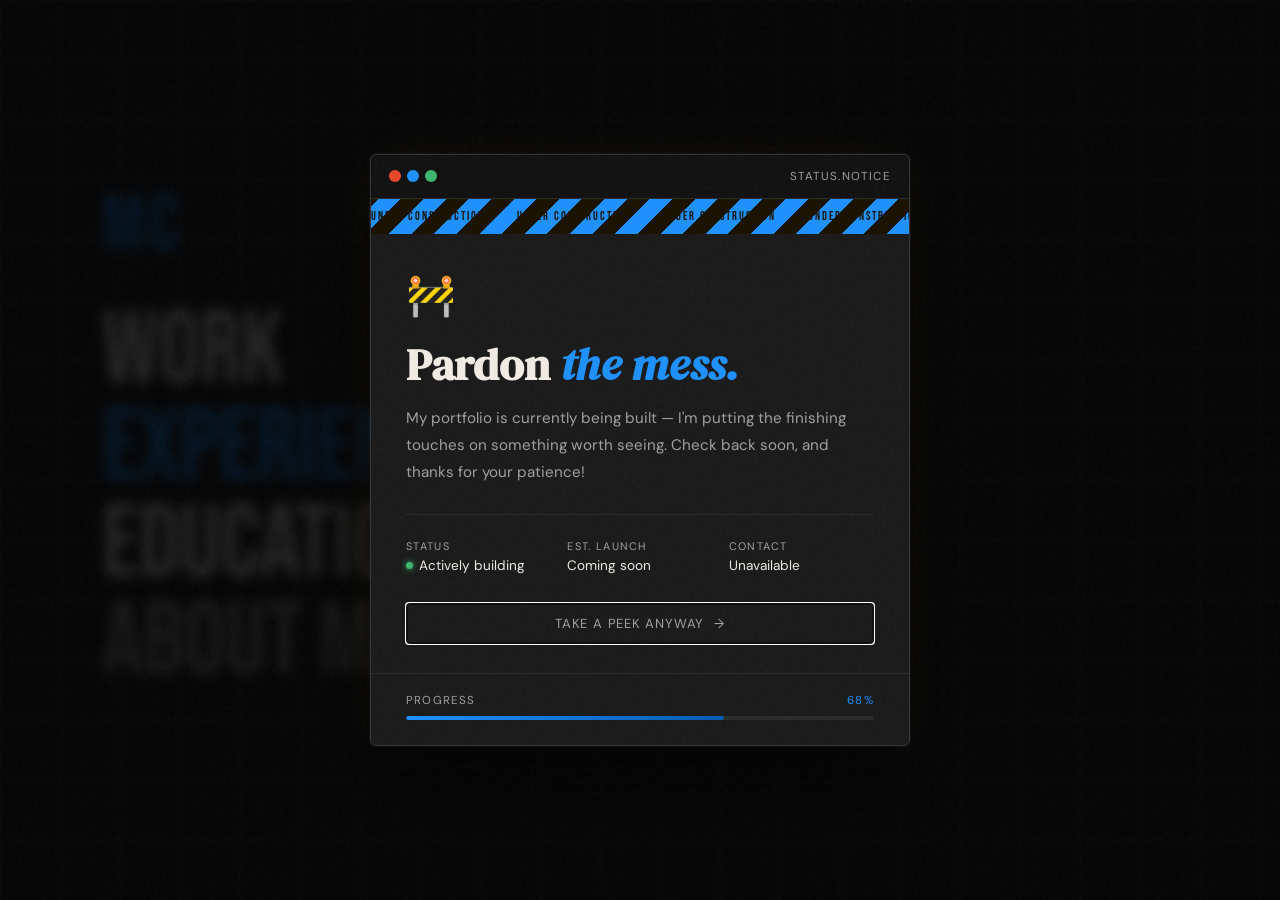
==== index.html @ 9b36dfa5 "Update index.html incorrect date for us army job" ====
<!DOCTYPE html>
<html lang="en">
<head>
    <!-- ↓ REMOVE THIS LINE WHEN SITE IS READY ↓ -->
<script>
   if (!sessionStorage.getItem('dismissed_construction')) {
    window.location.replace('under-construction.html');
} 
</script> 
  <!-- ↑ REMOVE THIS LINE WHEN SITE IS READY ↑ -->  
  <meta charset="UTF-8" />
  <meta name="viewport" content="width=device-width, initial-scale=1.0" />
  <title>Mark Chambers</title>
  <link rel="preconnect" href="https://fonts.googleapis.com" />
  <link rel="preconnect" href="https://fonts.gstatic.com" crossorigin />
  <link href="https://fonts.googleapis.com/css2?family=Bebas+Neue&family=DM+Serif+Display:ital@0;1&family=DM+Sans:wght@300;400;500&display=swap" rel="stylesheet" />
  <link rel="stylesheet" href="styles.css" />
</head>
<body>

  <!-- ░░ NOISE OVERLAY ░░ -->
  <div class="noise"></div>

  <!-- ░░ NAVIGATION ░░ -->
  <nav id="navbar">
    <span class="nav-logo">MC</span>
    <ul class="nav-links">
      <li><a href="#about">About</a></li>
      <li><a href="#work">Work</a></li>
      <li><a href="#education">Education</a></li>
      <li><a href="#contact" class="nav-cta">Contact</a></li>
    </ul>
    <button class="hamburger" id="hamburger" aria-label="Toggle menu">
      <span></span><span></span><span></span>
    </button>
  </nav>

  <!-- ░░ HERO ░░ -->
  <header id="hero">
    <div class="hero-label reveal">CURRENTLY EMPLOYED but OPEN TO POSSIBILITIES</div>
    <h1 class="hero-name reveal">
      <span class="line">Mark</span>
      <span class="line italic">A.</span>
      <span class="line">Chambers.</span>
    </h1>
    <div class="hero-meta reveal">
      <p class="hero-role">Sr. Aviation Training Device Specialist</p>
      <p class="hero-location">📍 Ft. Worth, Texas/Japan</p>
    </div>
    <a href="#about" class="scroll-hint reveal" aria-label="Scroll down">
      <span class="scroll-text">Scroll</span>
      <span class="scroll-arrow">↓</span>
    </a>
    <div class="hero-accent-block"></div>
  </header>

  <!-- ░░ ABOUT ░░ -->
  <section id="about">
    <div class="section-tag reveal">01 — About</div>
    <div class="about-grid">
      <div class="about-portrait reveal">
        <div class="portrait-placeholder">
          <span>Your<br/>Photo</span>
        </div>
        <div class="portrait-skills">
          <span class="skill-tag">C++</span>
          <span class="skill-tag">Linux</span>
          <span class="skill-tag"></span>
          <span class="skill-tag">Python</span>
          <span class="skill-tag"></span>
          <span class="skill-tag">SQL</span>
        </div>
      </div>
      <div class="about-text">
        <h2 class="section-heading reveal">Making ideas <em>real.</em></h2>
        <p class="about-body reveal">
          Hi, I'm <strong>Mark Chambers</strong> -currently working in Simulation as a Training Device Specialist. 
        </p>
        <p class="about-body reveal">
          With 10 + years of experience across mulitple platforms, I thrive on solving hard problems and giving the customer a usable product.
        </p>
        <div class="about-stats reveal">
          <div class="stat"><span class="stat-num">10 +</span><span class="stat-label">Years Experience</span></div>
          <div class="stat"><span class="stat-num">15 +</span><span class="stat-label">Platforms</span></div>
          <div class="stat"><span class="stat-num">2</span><span class="stat-label">Differant Industries</span></div>
        </div>
      </div>
    </div>
  </section>

  <!-- ░░ WORK EXPERIENCE ░░ -->
  <section id="work">
    <div class="section-tag reveal">02 — Work</div>
    <h2 class="section-heading reveal">Where I've <em>worked.</em></h2>
    <div class="timeline" id="work-timeline">

      <div class="timeline-item reveal" data-index="0">
        <div class="timeline-dot"></div>
        <div class="timeline-content">
          <div class="timeline-header">
            <div>
              <h3 class="timeline-role">Senior Aviation Training Device Specialist</h3>
              <p class="timeline-company">Bell Helicopters</p>
            </div>
            <span class="timeline-date">June 2025 — Present</span>
            <span class="toggle-icon">▾</span>
          </div>
          <p class="timeline-desc">
            Maintains Aviation Training Devices in Support of the U.S. Government &amp; JGSDF(Japanese Ground Self Defense Force).
          <div class="timeline-tags">
            <span>Linux</span><span>Flight Simulation</span><span>Customer Service</span>
          </div>
        </div>
      </div>

      <div class="timeline-item reveal" data-index="1">
        <div class="timeline-dot"></div>
        <div class="timeline-content">
          <div class="timeline-header">
            <div>
              <h3 class="timeline-role">Electronics Tech II</h3>
              <p class="timeline-company">Valiant Integrated Services</p>
            </div>
            <span class="timeline-date">January 2019 — June 2025</span>
            <span class="toggle-icon">▾</span>
          </div>
          <p class="timeline-desc">
            Maintained various training simulators including M1Abrams, M3 Bradley, Humvee, EST, and Gunnery Trainers for the U.S. Army at Ft. Stewart, GA. 
          </p>
          <div class="timeline-tags">
            <span>Linux</span><span>Software</span><span>Electronics</span>
          </div>
        </div>
      </div>

      <div class="timeline-item reveal" data-index="2">
        <div class="timeline-dot"></div>
        <div class="timeline-content">
          <div class="timeline-header">
            <div>
              <h3 class="timeline-role">Telecommunications Mechanic II</h3>
              <p class="timeline-company">CSRA</p>
            </div>
            <span class="timeline-date">September 2016 — January 2017</span>
            <span class="toggle-icon">▾</span>
          </div>
          <p class="timeline-desc">
            Managed network and telecommunications infrastructure for the U.S. Army at Ft. Stewart, GA. Monitored mesh networks, fiber opitics, Day/Night cameras, and other various range equipment including targetry and minor robotics. 
          </p>
          <div class="timeline-tags">
            <span>Linux</span><span>Software</span><span>Electronics</span><span>Networking</span><span>Live Fire Exercises</span>
          </div>
        </div>
      </div>

      <div class="timeline-item reveal" data-index="3">
        <div class="timeline-dot"></div>
        <div class="timeline-content">
          <div class="timeline-header">
            <div>
              <h3 class="timeline-role">Armorer/Builder</h3>
              <p class="timeline-company">Daniel Defense</p>
            </div>
            <span class="timeline-date">April 2016 — September 2016</span>
            <span class="toggle-icon">▾</span>
          </div>
          <p class="timeline-desc">
            As an Armorer/Builder at Daniel Defense, responsible for assembling and maintaining 
            firearms, ensuring quality control, and supporting manufacturing processes.
          </p>
          <div class="timeline-tags">
            <span>Gunsmithing</span><span>Quality Control</span><span>Manufacturing</span>
          </div>
        </div>
      </div>
      
      <div class="timeline-item reveal" data-index="4">
        <div class="timeline-dot"></div>
        <div class="timeline-content">
          <div class="timeline-header">
            <div>
              <h3 class="timeline-role">U81 Simulator Technician</h3>
              <p class="timeline-company">CSRA</p>
            </div>
            <span class="timeline-date">June 2015 — April 2016</span>
            <span class="toggle-icon">▾</span>
          </div>
          <p class="timeline-desc">
            Maintained LCT (Longbow Crew Trainer) Apache Flight Simulator at Hunter Army Airfield, GA.
          </p>
          <div class="timeline-tags">
            <span>Linux</span><span>Software</span><span>Electronics</span>
          </div>
        </div>
      </div>

      <div class="timeline-item reveal" data-index="5">
        <div class="timeline-dot"></div>
        <div class="timeline-content">
          <div class="timeline-header">
            <div>
              <h3 class="timeline-role">OH-58D(R) Armament/Electrical Systems Supervisor</h3>
              <p class="timeline-company">United States Army</p>
            </div>
            <span class="timeline-date">June 2004 — June 2015</span>
            <span class="toggle-icon">▾</span>
          </div>
          <p class="timeline-desc">
            Supervised the maintenance and operation of OH-58D(R) armament and electrical systems, ensuring mission readiness and safety.
          </p>
          <div class="timeline-tags">
            <span>Leadership</span><span>Maintenance</span><span>Electrical Systems</span>
          </div>
        </div>
      </div>

    </div>
  </section>

  <!-- ░░ EDUCATION ░░ -->
  <section id="education">
    <div class="section-tag reveal">03 — Education</div>
    <h2 class="section-heading reveal">Where I <em>learned.</em></h2>
    <div class="edu-grid">

      <div class="edu-card reveal">
        <div class="edu-icon">🎓</div>
        <div class="edu-body">
          <h3 class="edu-degree">B.S. Managment of Information Systems</h3>
          <p class="edu-school">Columbia College of Missouri</p>
          <p class="edu-date">Graduated 2020</p>
          <p class="edu-detail">Relevant coursework: Web Development, Agile Software Development with C#, JAVA</p>
        </div>
      </div>

      <div class="edu-card reveal">
        <div class="edu-icon">🎓</div>
        <div class="edu-body">
          <h3 class="edu-degree">A.S. CyberSecurity-In Progress</h3>
          <p class="edu-school">Columbia College of Missouri</p>
          <p class="edu-date">estimated Completion 2026</p>
          <p class="edu-detail">Revelant coursework: C++, Network Security, CyberSecurity</p>
        </div>
      </div>

      <div class="edu-card reveal">
        <div class="edu-icon"></div>
        <div class="edu-body">
          <h3 class="edu-degree">Certificate in Database &amp; Software Development</h3>
          <p class="edu-school">Columbia College of Missouri</p>
          <p class="edu-date">2026</p>
          <p class="edu-detail">Database &amp; Software Development with C# and Agile Principles.</p>
        </div>
      </div>

    </div>
  </section>

  <!-- ░░ CONTACT ░░ -->
  <section id="contact">
    <div class="section-tag reveal">04 — Contact</div>
    <h2 class="contact-heading reveal">Let's <em>talk.</em></h2>
    <p class="contact-sub reveal">Open to full-time roles, contract work, and interesting conversations.</p>
    <div class="contact-links reveal">
      <!-- <a href="mailto:your@email.com" class="contact-btn primary">✉ Email Me</a> -->
      <a href="https://www.linkedin.com/in/m--chambers/" target="_blank" rel="noopener" class="contact-btn secondary">in LinkedIn</a>
      <a href="https://github.com/HideousCoyote" target="_blank" rel="noopener" class="contact-btn secondary">⌥ GitHub</a>
    </div>
  </section>

  <!-- ░░ FOOTER ░░ -->
  <footer>
    <p>© <span id="year"></span> Mark Chambers</p>
  </footer>

  <script src="script.js"></script>
</body>
</html>
---- styles.css ----
/* ============================================================
   ABOUT ME WEBSITE — styles.css
   Theme: Editorial Bold | Dark base + Vivid amber accent
   ============================================================ */

/* ── RESET & BASE ── */
*, *::before, *::after { box-sizing: border-box; margin: 0; padding: 0; }

:root {
  --bg:          #0d0d0d;
  --bg-2:        #141414;
  --bg-card:     #1a1a1a;
  --accent:      #1e90ff;
  --accent-2:    #005cb3;
  --text:        #f0ece4;
  --text-muted:  #a0a0a0;
  --border:      #2a2a2a;

  --font-display: 'Bebas Neue', sans-serif;
  --font-serif:   'DM Serif Display', serif;
  --font-body:    'DM Sans', sans-serif;

  --max-w: 1100px;
  --section-pad: 120px 5%;
}

html { scroll-behavior: smooth; }

body {
  background: var(--bg);
  color: var(--text);
  font-family: var(--font-body);
  font-size: 16px;
  line-height: 1.7;
  overflow-x: hidden;
}

html.menu-open,
body.menu-open {
  overflow: hidden;
}

/* ── NOISE TEXTURE ── */
.noise {
  pointer-events: none;
  position: fixed;
  inset: 0;
  z-index: 9999;
  background-image: url("data:image/svg+xml,%3Csvg viewBox='0 0 256 256' xmlns='http://www.w3.org/2000/svg'%3E%3Cfilter id='noise'%3E%3CfeTurbulence type='fractalNoise' baseFrequency='0.9' numOctaves='4' stitchTiles='stitch'/%3E%3C/filter%3E%3Crect width='100%25' height='100%25' filter='url(%23noise)'/%3E%3C/svg%3E");
  opacity: 0.03;
}

/* ── SCROLL REVEAL ── */
.reveal {
  opacity: 0;
  transform: translateY(30px);
  transition: opacity 0.7s ease, transform 0.7s ease;
}
.reveal.visible {
  opacity: 1;
  transform: translateY(0);
}

/* ── NAVIGATION ── */
#navbar {
  position: fixed;
  top: 0; left: 0; right: 0;
  z-index: 1000;
  display: flex;
  align-items: center;
  justify-content: space-between;
  padding: 20px 5%;
  transition: background 0.3s, padding 0.3s;
}

#navbar.scrolled {
  background: rgba(13, 13, 13, 0.92);
  backdrop-filter: blur(12px);
  padding: 14px 5%;
  border-bottom: 1px solid var(--border);
}

.nav-logo {
  font-family: var(--font-display);
  font-size: 1.8rem;
  color: var(--accent);
  letter-spacing: 2px;
}

.nav-links {
  list-style: none;
  display: flex;
  gap: 2.5rem;
  align-items: center;
}

.nav-links a {
  color: var(--text-muted);
  text-decoration: none;
  font-size: 0.85rem;
  font-weight: 500;
  letter-spacing: 0.08em;
  text-transform: uppercase;
  transition: color 0.2s;
}

.nav-links a:hover { color: var(--text); }

.nav-links a.nav-cta {
  background: var(--accent);
  color: #0d0d0d;
  padding: 8px 20px;
  border-radius: 2px;
  font-weight: 700;
  transition: background 0.2s, transform 0.2s;
}
.nav-links a.nav-cta:hover {
  background: #1874CD;
  transform: translateY(-1px);
}

.hamburger {
  display: none;
  flex-direction: column;
  gap: 5px;
  background: none;
  border: none;
  cursor: pointer;
  padding: 4px;
}
.hamburger span {
  display: block;
  width: 24px; height: 2px;
  background: var(--text);
  transition: transform 0.3s, opacity 0.3s;
}
.hamburger.open span:nth-child(1) { transform: translateY(7px) rotate(45deg); }
.hamburger.open span:nth-child(2) { opacity: 0; }
.hamburger.open span:nth-child(3) { transform: translateY(-7px) rotate(-45deg); }

/* ── HERO ── */
#hero {
  min-height: 100vh;
  display: flex;
  flex-direction: column;
  justify-content: center;
  padding: 120px 5% 80px;
  position: relative;
  overflow: hidden;
}

.hero-label {
  font-size: 0.75rem;
  letter-spacing: 0.18em;
  text-transform: uppercase;
  color: var(--accent);
  margin-bottom: 1.5rem;
  display: flex;
  align-items: center;
  gap: 10px;
}
.hero-label::before {
  content: '';
  display: inline-block;
  width: 36px; height: 2px;
  background: var(--accent);
}

.hero-name {
  font-family: var(--font-display);
  font-size: clamp(6rem, 14vw, 14rem);
  line-height: 0.88;
  letter-spacing: -0.01em;
  color: var(--text);
  margin-bottom: 2.5rem;
}
.hero-name .line { display: block; }
.hero-name .italic {
  font-family: var(--font-serif);
  font-style: italic;
  color: var(--accent);
}

.hero-meta {
  display: flex;
  gap: 2.5rem;
  flex-wrap: wrap;
  margin-bottom: 4rem;
}
.hero-role {
  font-size: 1.05rem;
  font-weight: 500;
  color: var(--text);
}
.hero-location {
  font-size: 1.05rem;
  color: var(--text-muted);
}

.scroll-hint {
  display: inline-flex;
  align-items: center;
  gap: 10px;
  color: var(--text-muted);
  text-decoration: none;
  font-size: 0.8rem;
  letter-spacing: 0.1em;
  text-transform: uppercase;
  transition: color 0.2s;
  animation: bounce 2.5s infinite;
}
.scroll-hint:hover { color: var(--accent); }
.scroll-arrow { font-size: 1.2rem; }

@keyframes bounce {
  0%, 100% { transform: translateY(0); }
  50% { transform: translateY(6px); }
}

.hero-accent-block {
  position: absolute;
  top: -80px; right: -80px;
  width: 500px; height: 500px;
  background: radial-gradient(circle, rgba(30,144,255,0.12) 0%, transparent 70%);
  pointer-events: none;
  border-radius: 50%;
}

/* ── SECTION SHARED ── */
section {
  padding: var(--section-pad);
  max-width: var(--max-w);
  margin: 0 auto;
}

.section-tag {
  font-size: 0.72rem;
  letter-spacing: 0.2em;
  text-transform: uppercase;
  color: var(--accent);
  margin-bottom: 1.2rem;
  font-weight: 500;
}

.section-heading {
  font-family: var(--font-serif);
  font-size: clamp(2.5rem, 5vw, 4.5rem);
  line-height: 1.1;
  color: var(--text);
  margin-bottom: 3rem;
}
.section-heading em {
  font-style: italic;
  color: var(--accent);
}

/* ── ABOUT ── */
#about { padding-top: 140px; }

.about-grid {
  display: grid;
  grid-template-columns: 300px 1fr;
  gap: 5rem;
  align-items: start;
}

.portrait-placeholder {
  width: 100%;
  aspect-ratio: 3/4;
  background: var(--bg-card);
  border: 1px dashed var(--border);
  display: flex;
  align-items: center;
  justify-content: center;
  color: var(--text-muted);
  font-size: 0.85rem;
  text-align: center;
  margin-bottom: 1.2rem;
  position: relative;
  overflow: hidden;
}
.portrait-placeholder::after {
  content: '';
  position: absolute;
  bottom: 0; left: 0; right: 0;
  height: 4px;
  background: linear-gradient(90deg, var(--accent), var(--accent-2));
}

.portrait-skills {
  display: flex;
  flex-wrap: wrap;
  gap: 8px;
}
.skill-tag {
  background: var(--bg-card);
  border: 1px solid var(--border);
  color: var(--text-muted);
  font-size: 0.75rem;
  padding: 4px 12px;
  border-radius: 2px;
  letter-spacing: 0.05em;
  transition: border-color 0.2s, color 0.2s;
}
.skill-tag:hover {
  border-color: var(--accent);
  color: var(--accent);
}

.about-body {
  color: var(--text-muted);
  font-size: 1.05rem;
  margin-bottom: 1.5rem;
  line-height: 1.8;
}
.about-body strong { color: var(--text); }

.about-stats {
  display: flex;
  gap: 3rem;
  margin-top: 2.5rem;
  padding-top: 2.5rem;
  border-top: 1px solid var(--border);
}
.stat { display: flex; flex-direction: column; }
.stat-num {
  font-family: var(--font-display);
  font-size: 2.8rem;
  color: var(--accent);
  line-height: 1;
}
.stat-label {
  font-size: 0.75rem;
  color: var(--text-muted);
  letter-spacing: 0.08em;
  text-transform: uppercase;
  margin-top: 4px;
}

/* ── WORK ── */
#work { background: var(--bg-2); max-width: 100%; padding: var(--section-pad); }
#work > * { max-width: var(--max-w); margin-left: auto; margin-right: auto; }

.timeline {
  position: relative;
  padding-left: 2rem;
}
.timeline::before {
  content: '';
  position: absolute;
  left: 0; top: 8px; bottom: 8px;
  width: 2px;
  background: linear-gradient(to bottom, var(--accent), transparent);
}

.timeline-item {
  position: relative;
  margin-bottom: 3.5rem;
}
.timeline-item:last-child { margin-bottom: 0; }

.timeline-dot {
  position: absolute;
  left: -2.45rem; top: 8px;
  width: 12px; height: 12px;
  background: var(--accent);
  border-radius: 50%;
  border: 2px solid var(--bg-2);
  box-shadow: 0 0 0 4px rgba(245,166,35,0.15);
}

.timeline-content {
  background: var(--bg-card);
  border: 1px solid var(--border);
  border-radius: 4px;
  padding: 1.8rem 2rem;
  transition: border-color 0.3s, transform 0.3s;
}
.timeline-content:hover {
  border-color: var(--accent);
  transform: translateX(4px);
}

.timeline-header {
  display: grid;
  grid-template-columns: minmax(0, 1fr) 15rem auto;
  align-items: start;
  gap: 1rem;
  margin-bottom: 1rem;
}

.timeline-role {
  font-family: var(--font-serif);
  font-size: 1.35rem;
  color: var(--text);
  line-height: 1.2;
}
.timeline-company {
  color: var(--accent);
  font-size: 0.85rem;
  font-weight: 500;
  letter-spacing: 0.04em;
  margin-top: 3px;
}
.timeline-date {
  font-size: 0.78rem;
  color: var(--text-muted);
  letter-spacing: 0.05em;
  white-space: nowrap;
  padding-top: 4px;
  text-align: right;
}
.timeline-desc {
  color: var(--text-muted);
  font-size: 0.95rem;
  line-height: 1.75;
  margin-bottom: 1.2rem;
}
.timeline-tags {
  display: flex;
  gap: 8px;
  flex-wrap: wrap;
}
.timeline-tags span {
  font-size: 0.72rem;
  letter-spacing: 0.06em;
  text-transform: uppercase;
  color: var(--text-muted);
  background: rgba(30,144,255,0.08);
  border: 1px solid rgba(30,144,255,0.2);
  padding: 3px 10px;
  border-radius: 2px;
}
/* Collapse behavior */
.timeline-header {
  cursor: pointer;
  margin-bottom: 0; /* remove gap when collapsed */
}

.timeline-desc,
.timeline-tags {
  max-height: 0;
  overflow: hidden;
  opacity: 0;
  margin: 0;
  transition: max-height 0.35s ease, opacity 0.3s ease, margin 0.3s ease;
}

.timeline-content.expanded .timeline-desc {
  max-height: 200px;
  opacity: 1;
  margin-bottom: 1.2rem;
  margin-top: 1rem;
}

.timeline-content.expanded .timeline-tags {
  max-height: 100px;
  opacity: 1;
}

/* Optional: rotate a toggle icon */
.toggle-icon {
  font-size: 0.8rem;
  color: var(--text-muted);
  transition: transform 0.3s ease;
  padding-top: 6px;
  flex-shrink: 0;
  justify-self: end;
}
.timeline-content.expanded .toggle-icon {
  transform: rotate(180deg);
}

/* ── EDUCATION ── */
#education { padding-top: 120px; }

.edu-grid {
  display: grid;
  grid-template-columns: repeat(auto-fill, minmax(280px, 1fr));
  gap: 1.5rem;
}

.edu-card {
  background: var(--bg-card);
  border: 1px solid var(--border);
  border-radius: 4px;
  padding: 2rem;
  display: flex;
  gap: 1.2rem;
  align-items: flex-start;
  transition: border-color 0.3s, transform 0.3s;
}
.edu-card:hover {
  border-color: var(--accent);
  transform: translateY(-4px);
}

.edu-icon {
  font-size: 1.8rem;
  line-height: 1;
  flex-shrink: 0;
}
.edu-degree {
  font-family: var(--font-serif);
  font-size: 1.1rem;
  color: var(--text);
  margin-bottom: 4px;
}
.edu-school {
  font-size: 0.85rem;
  color: var(--accent);
  font-weight: 500;
  margin-bottom: 2px;
}
.edu-date {
  font-size: 0.78rem;
  color: var(--text-muted);
  margin-bottom: 10px;
}
.edu-detail {
  font-size: 0.88rem;
  color: var(--text-muted);
  line-height: 1.6;
}

/* ── CONTACT ── */
#contact {
  text-align: center;
  background: var(--bg-2);
  max-width: 100%;
  padding: 140px 5%;
}
#contact > * {
  max-width: 700px;
  margin-left: auto;
  margin-right: auto;
}

.contact-heading {
  font-family: var(--font-display);
  font-size: clamp(4rem, 10vw, 9rem);
  line-height: 0.9;
  color: var(--text);
  margin-bottom: 1.5rem;
}
.contact-heading em {
  font-family: var(--font-serif);
  font-style: italic;
  color: var(--accent);
}
.contact-sub {
  font-size: 1.05rem;
  color: var(--text-muted);
  margin-bottom: 3rem;
}
.contact-links {
  display: flex;
  justify-content: center;
  gap: 1rem;
  flex-wrap: wrap;
}

.contact-btn {
  text-decoration: none;
  padding: 14px 28px;
  font-size: 0.88rem;
  font-weight: 600;
  letter-spacing: 0.06em;
  text-transform: uppercase;
  border-radius: 2px;
  transition: transform 0.2s, background 0.2s, color 0.2s;
  display: inline-flex;
  align-items: center;
  gap: 8px;
}
.contact-btn.primary {
  background: var(--accent);
  color: #0d0d0d;
}
.contact-btn.primary:hover {
  background: #007df6;
  transform: translateY(-2px);
}
.contact-btn.secondary {
  background: transparent;
  color: var(--text);
  border: 1px solid var(--border);
}
.contact-btn.secondary:hover {
  border-color: var(--accent);
  color: var(--accent);
  transform: translateY(-2px);
}

/* ── FOOTER ── */
footer {
  text-align: center;
  padding: 2.5rem 5%;
  color: var(--text-muted);
  font-size: 0.8rem;
  letter-spacing: 0.05em;
  border-top: 1px solid var(--border);
}

/* ── MOBILE MENU ── */
@media (max-width: 768px) {
  .hamburger { display: flex; }
  .nav-links {
    position: fixed;
    inset: 0;
    height: 100vh;
    height: 100dvh;
    background: rgba(13, 13, 13, 0.97);
    backdrop-filter: blur(6px);
    flex-direction: column;
    justify-content: center;
    align-items: center;
    gap: 1.6rem;
    padding: calc(20px + env(safe-area-inset-top, 0px)) 10% calc(20px + env(safe-area-inset-bottom, 0px));
    text-align: center;
    overflow: hidden;
    font-size: 1.1rem;
    opacity: 0;
    visibility: hidden;
    pointer-events: none;
    transform: translateY(-12px);
    transition: opacity 0.25s ease, transform 0.35s cubic-bezier(.77,0,.18,1), visibility 0s linear 0.35s;
  }
  .nav-links.open {
    opacity: 1;
    visibility: visible;
    pointer-events: auto;
    transform: translateY(0);
    overflow: hidden;
    scrollbar-width: none;
    -ms-overflow-style: none;
    transition-delay: 0s;
  }
  .nav-links.open::-webkit-scrollbar {
    width: 0;
    height: 0;
  }

  .about-grid { grid-template-columns: 1fr; gap: 2.5rem; }
  .portrait-placeholder { aspect-ratio: 4/3; }
  .about-stats { gap: 2rem; }

  .hero-name { font-size: clamp(4.5rem, 18vw, 7rem); }

  .timeline { padding-left: 1.5rem; }
  .timeline-dot { left: -1.95rem; }
  .timeline-header {
    grid-template-columns: 1fr;
    gap: 0.4rem;
  }
  .timeline-date { text-align: left; }
  .toggle-icon {
    justify-self: start;
    padding-top: 0;
  }
}
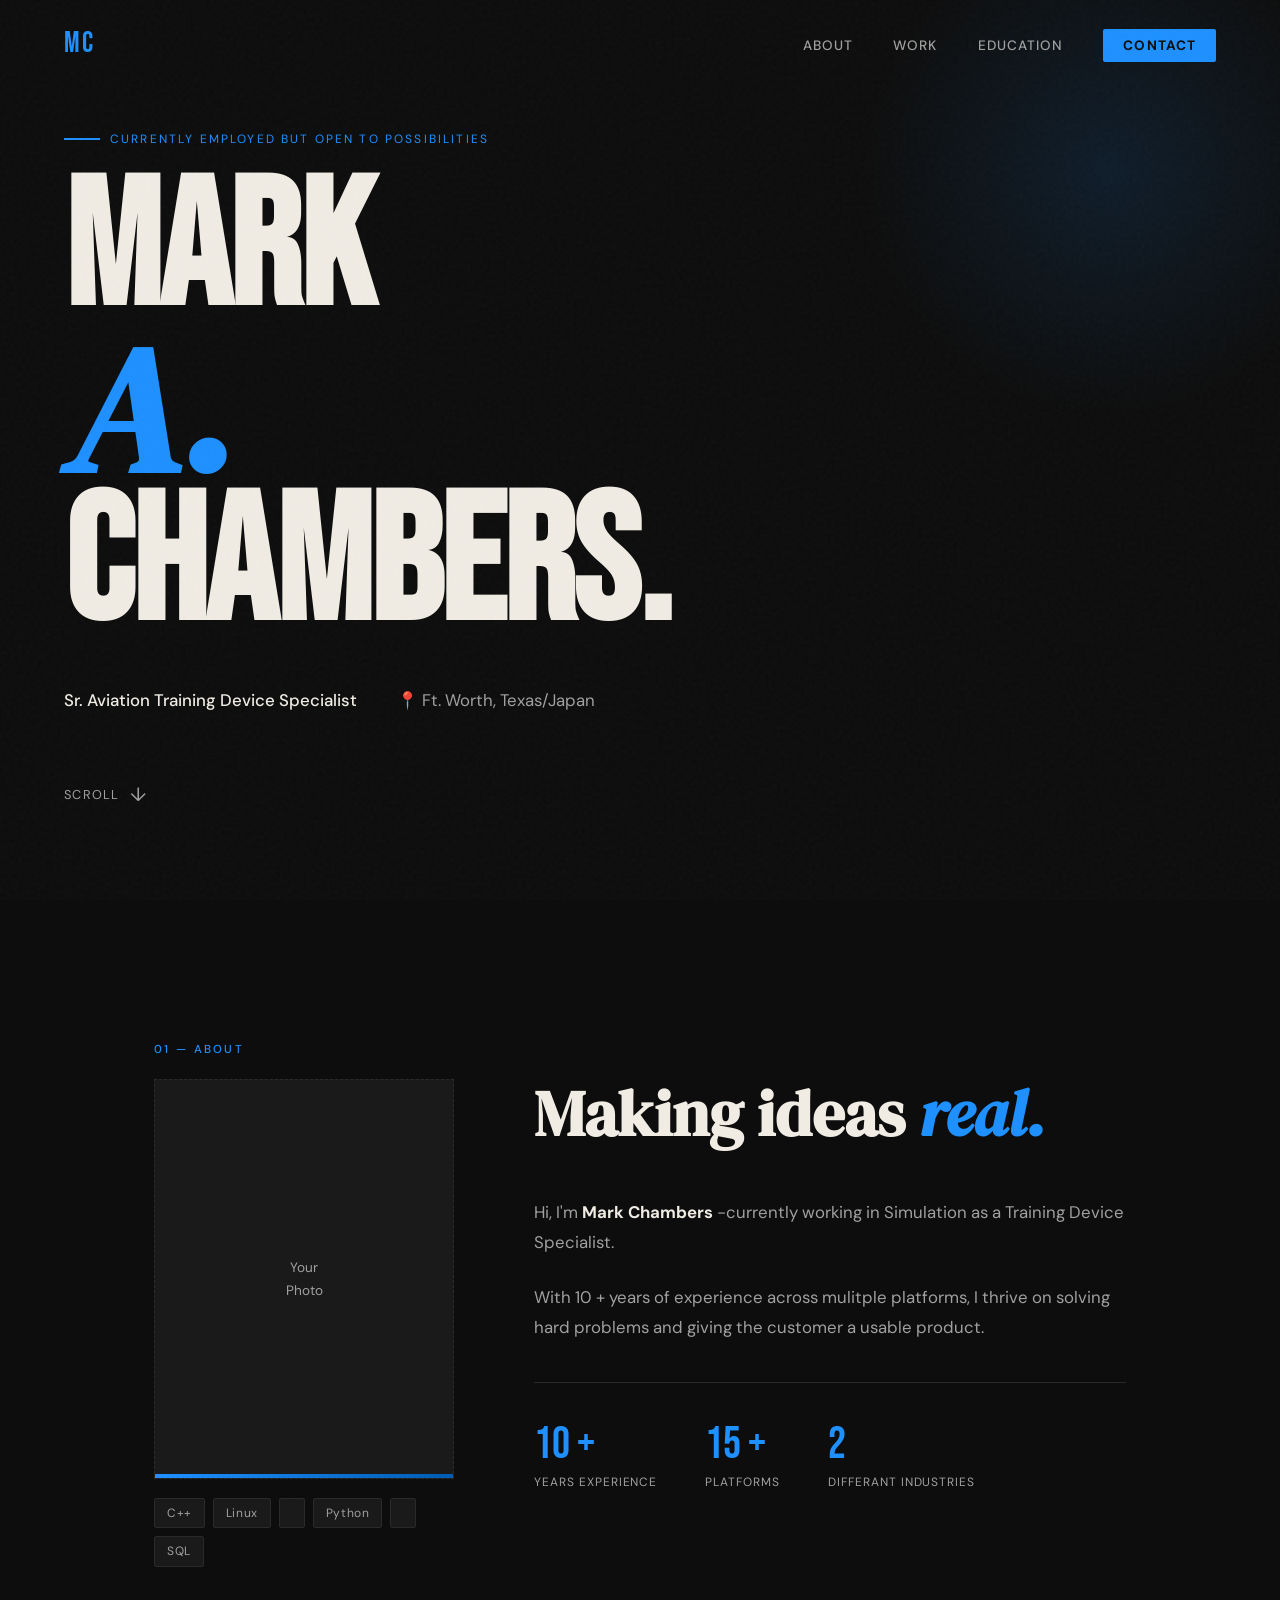
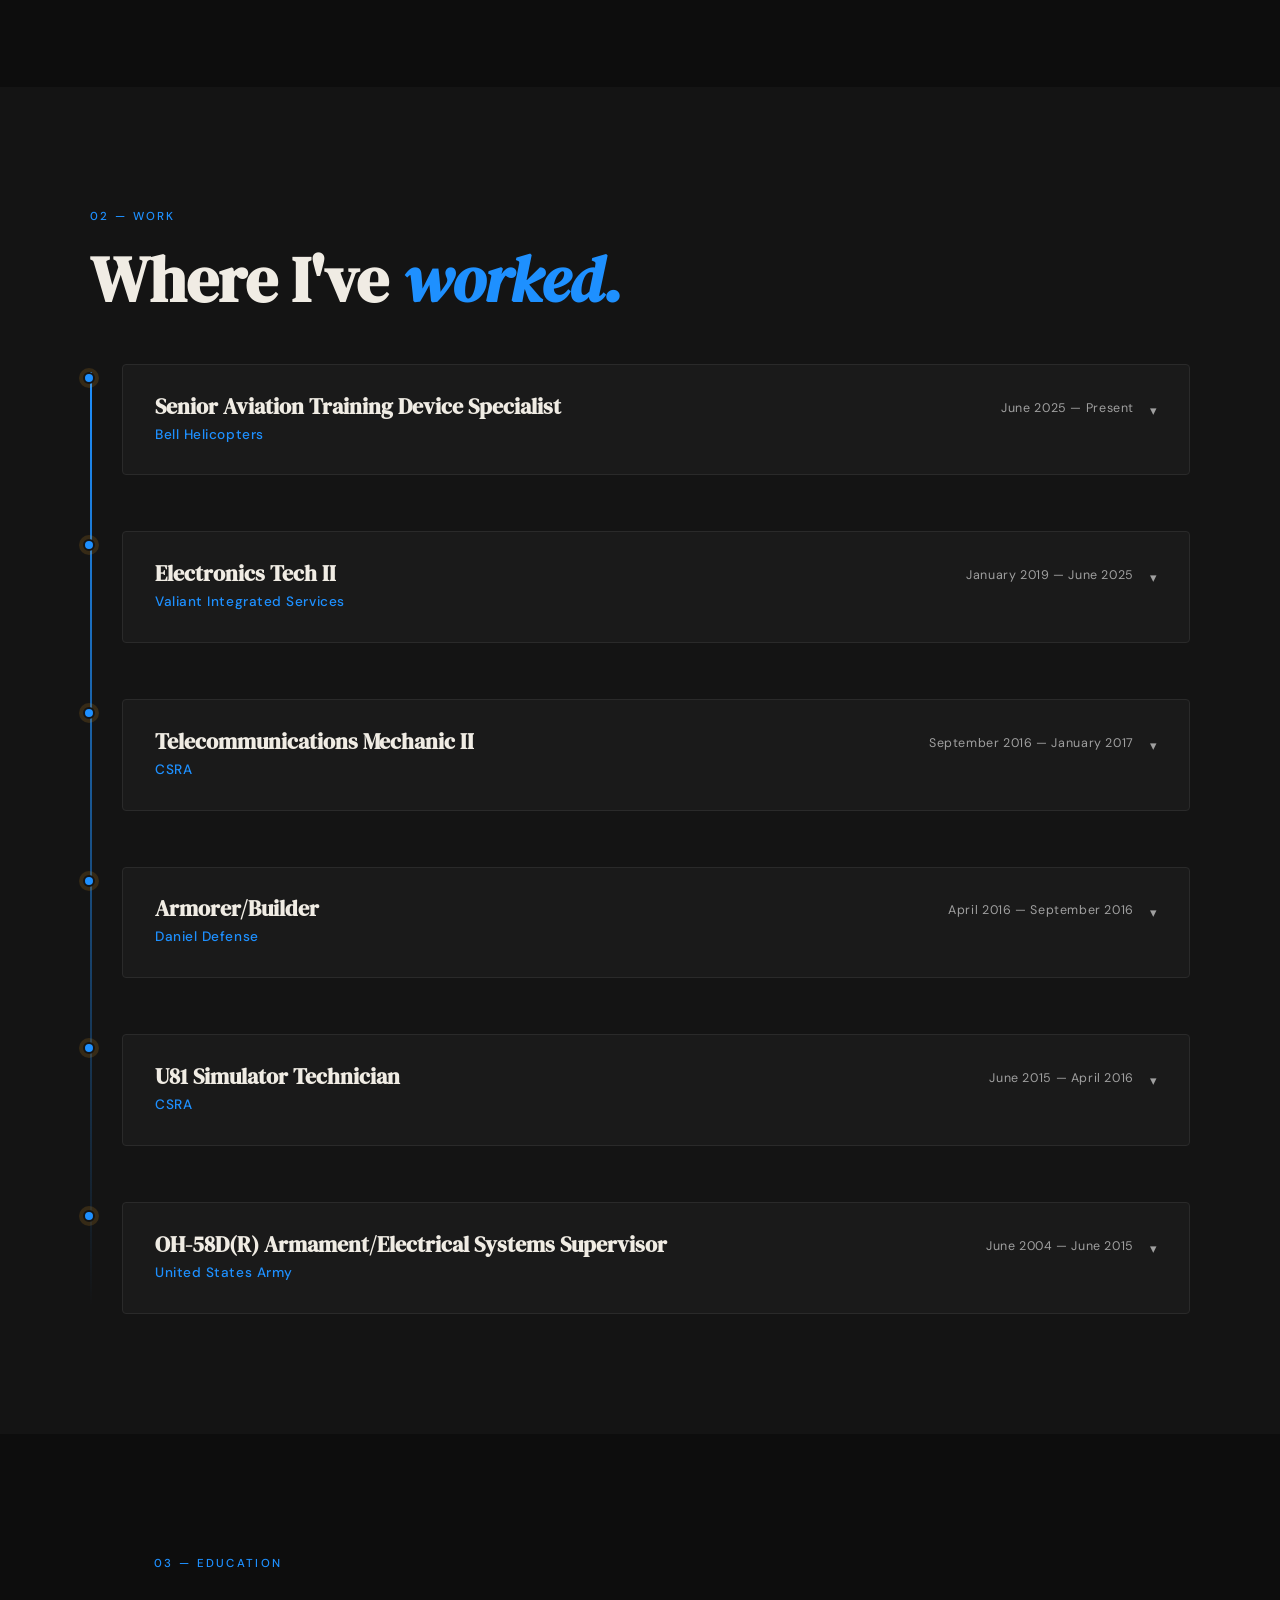
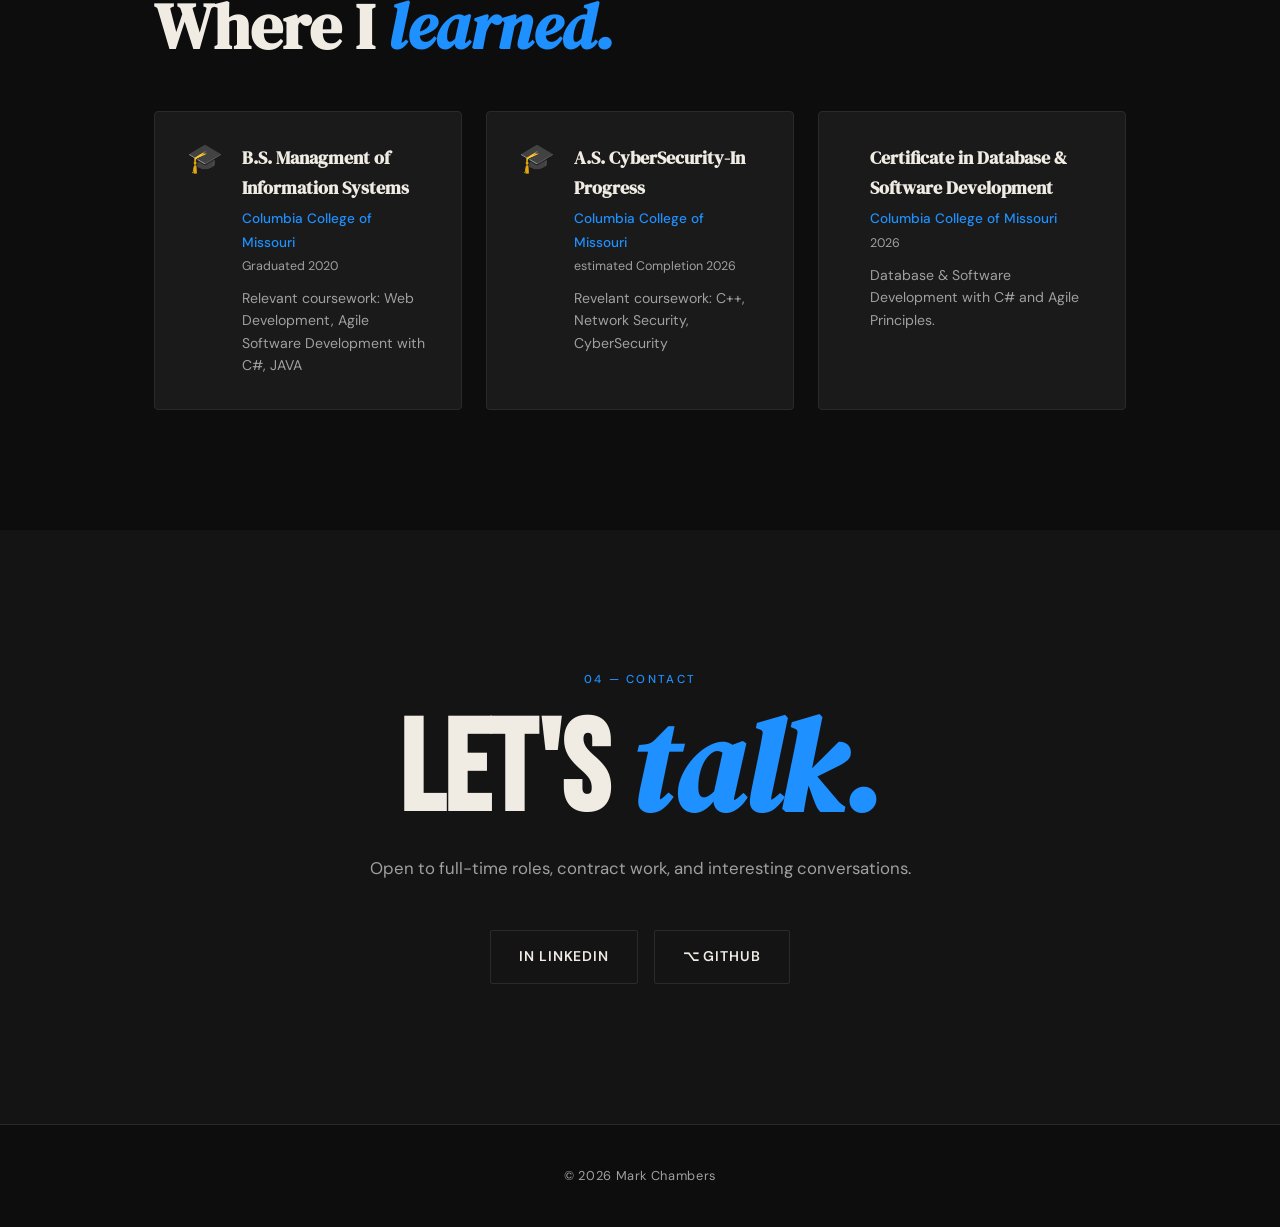
==== commit 0577087d: "Update index.html" ====
--- a/index.html
+++ b/index.html
@@ -2,11 +2,11 @@
 <html lang="en">
 <head>
     <!-- ↓ REMOVE THIS LINE WHEN SITE IS READY ↓ -->
-<script>
+<!--<script>
    if (!sessionStorage.getItem('dismissed_construction')) {
     window.location.replace('under-construction.html');
 } 
-</script> 
+</script> -->
   <!-- ↑ REMOVE THIS LINE WHEN SITE IS READY ↑ -->  
   <meta charset="UTF-8" />
   <meta name="viewport" content="width=device-width, initial-scale=1.0" />
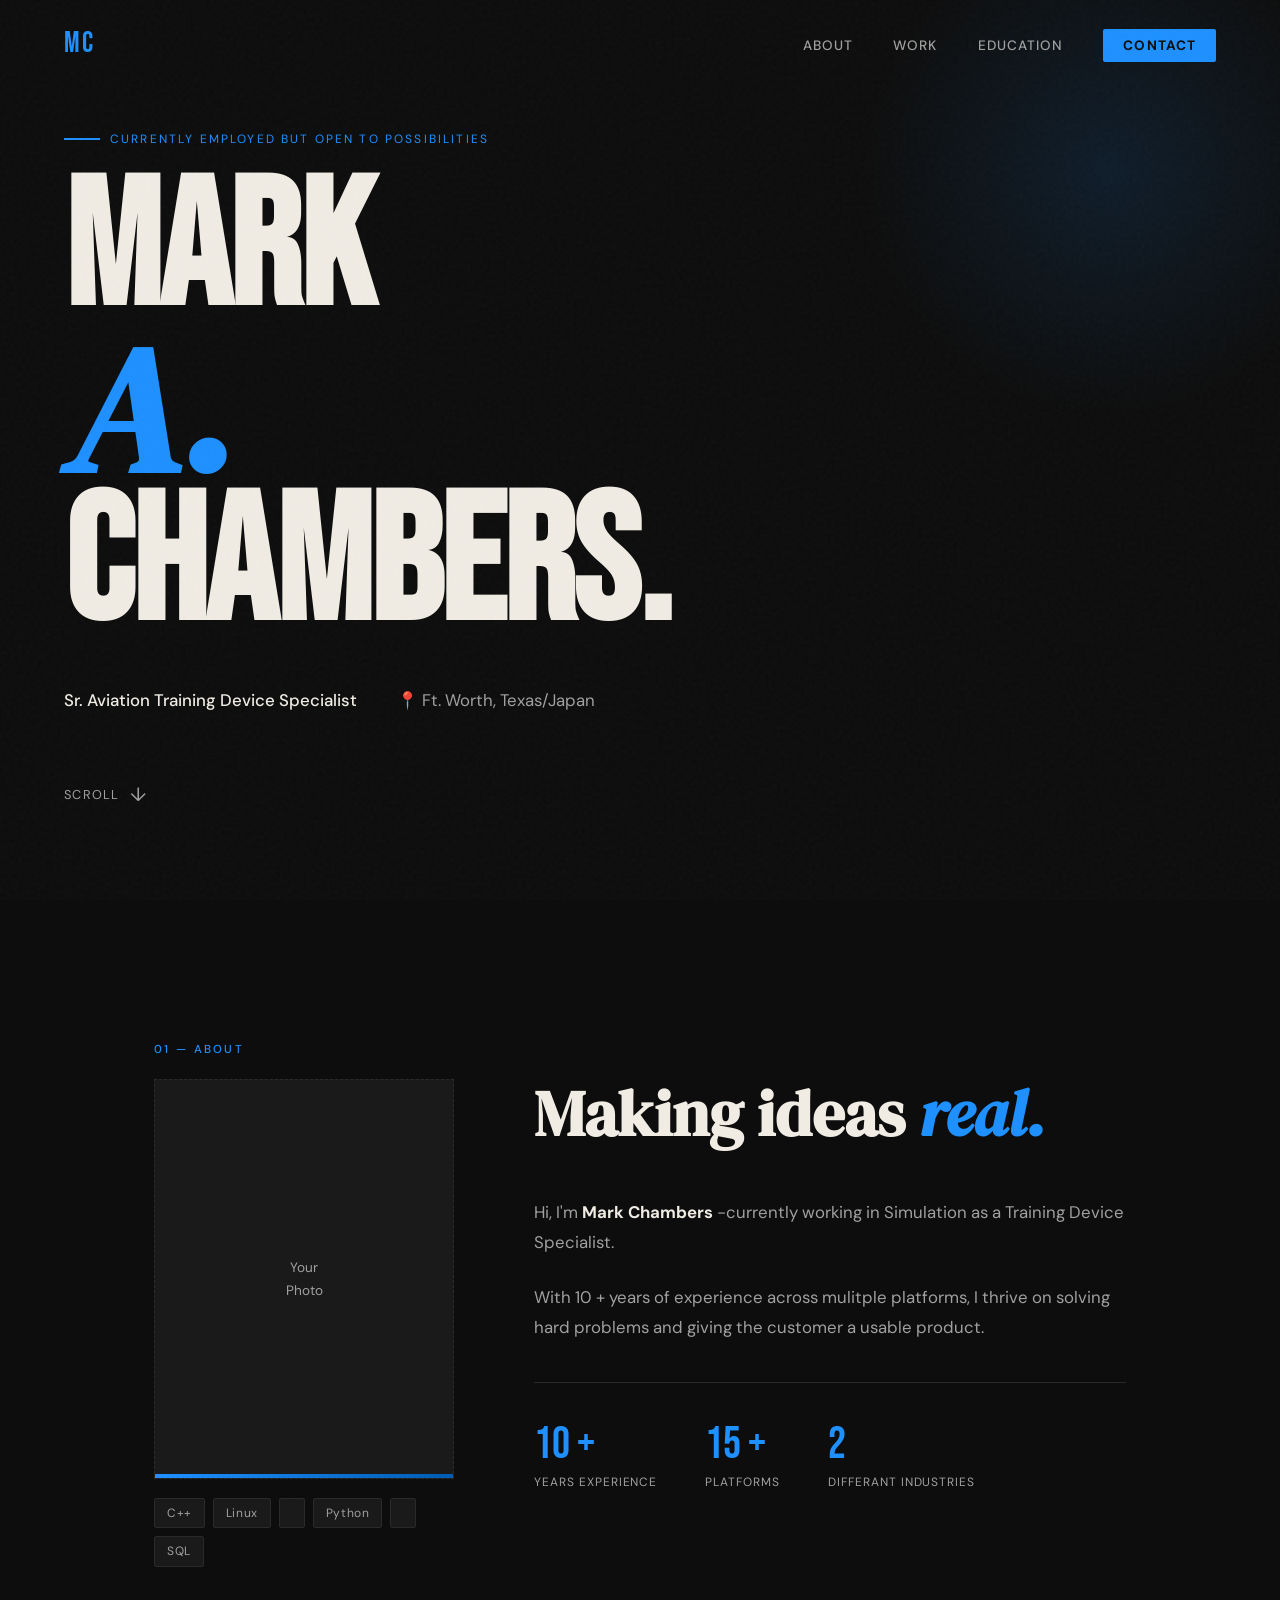
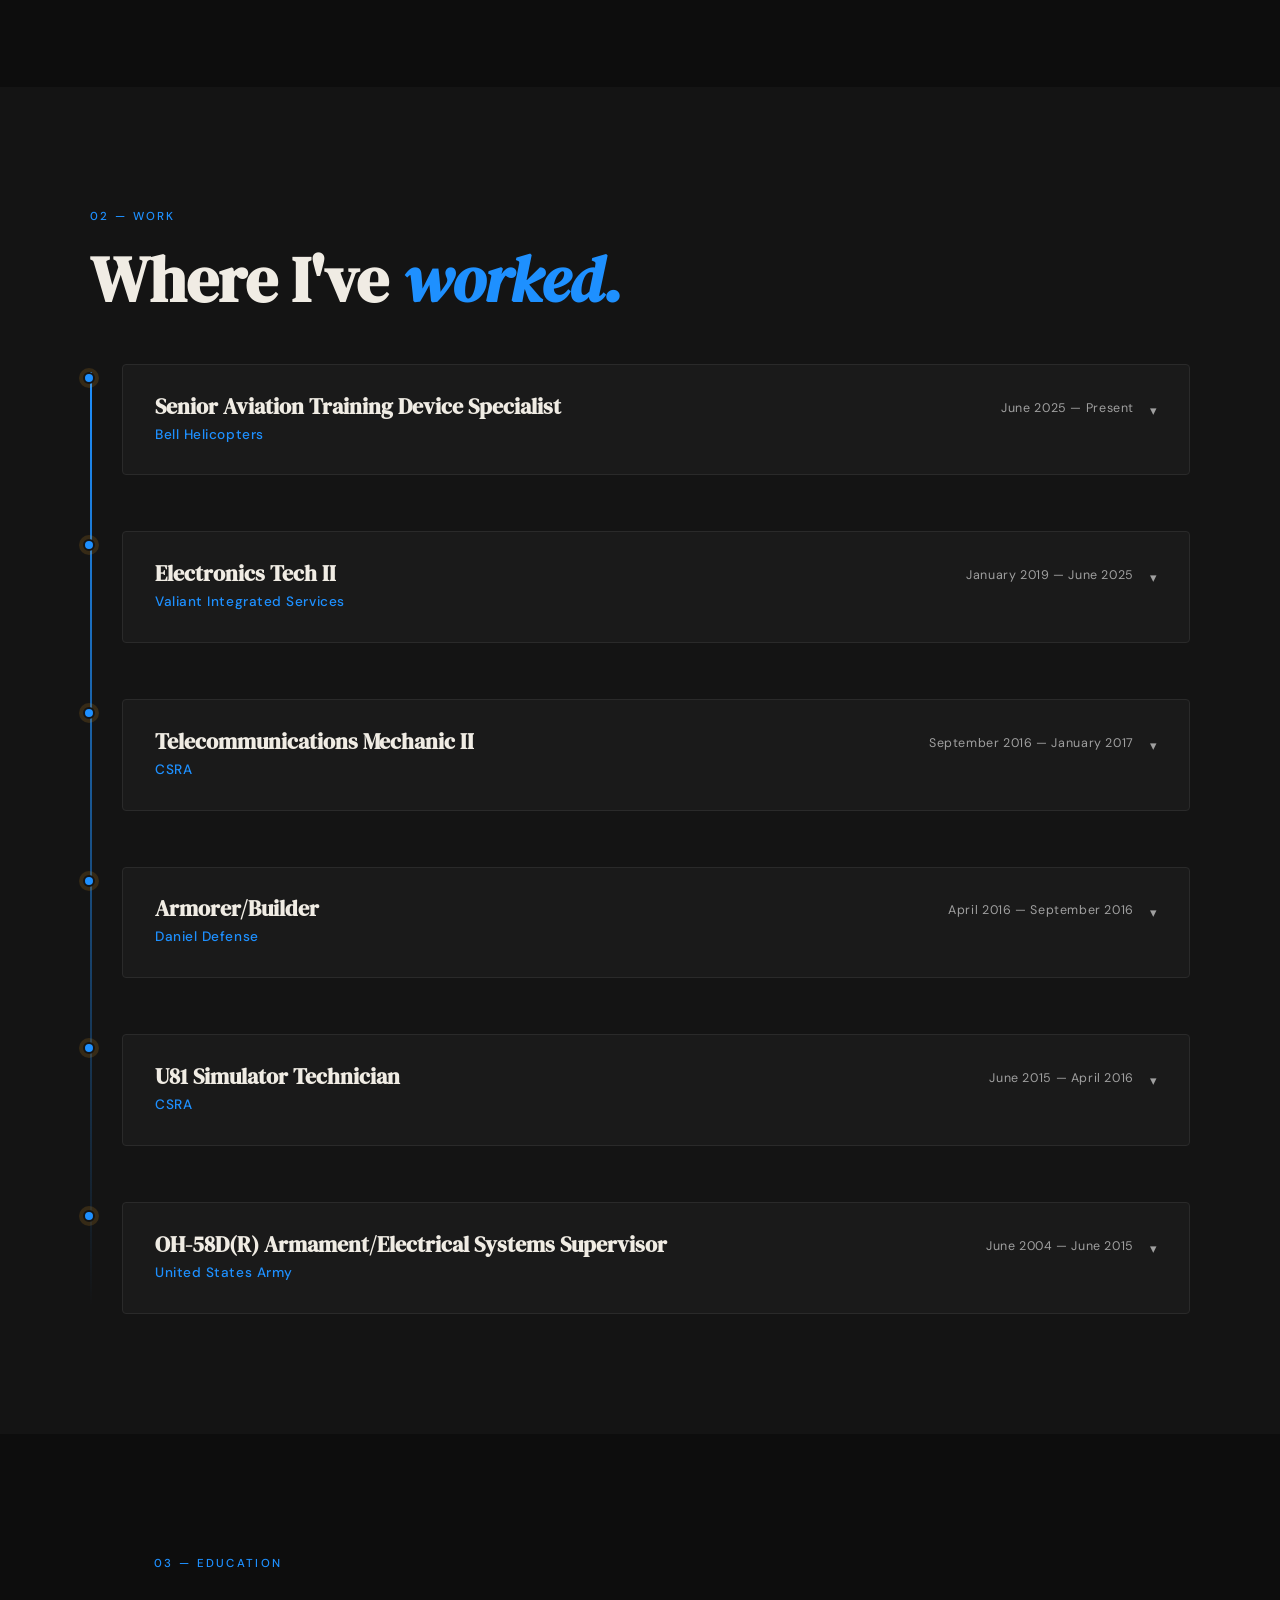
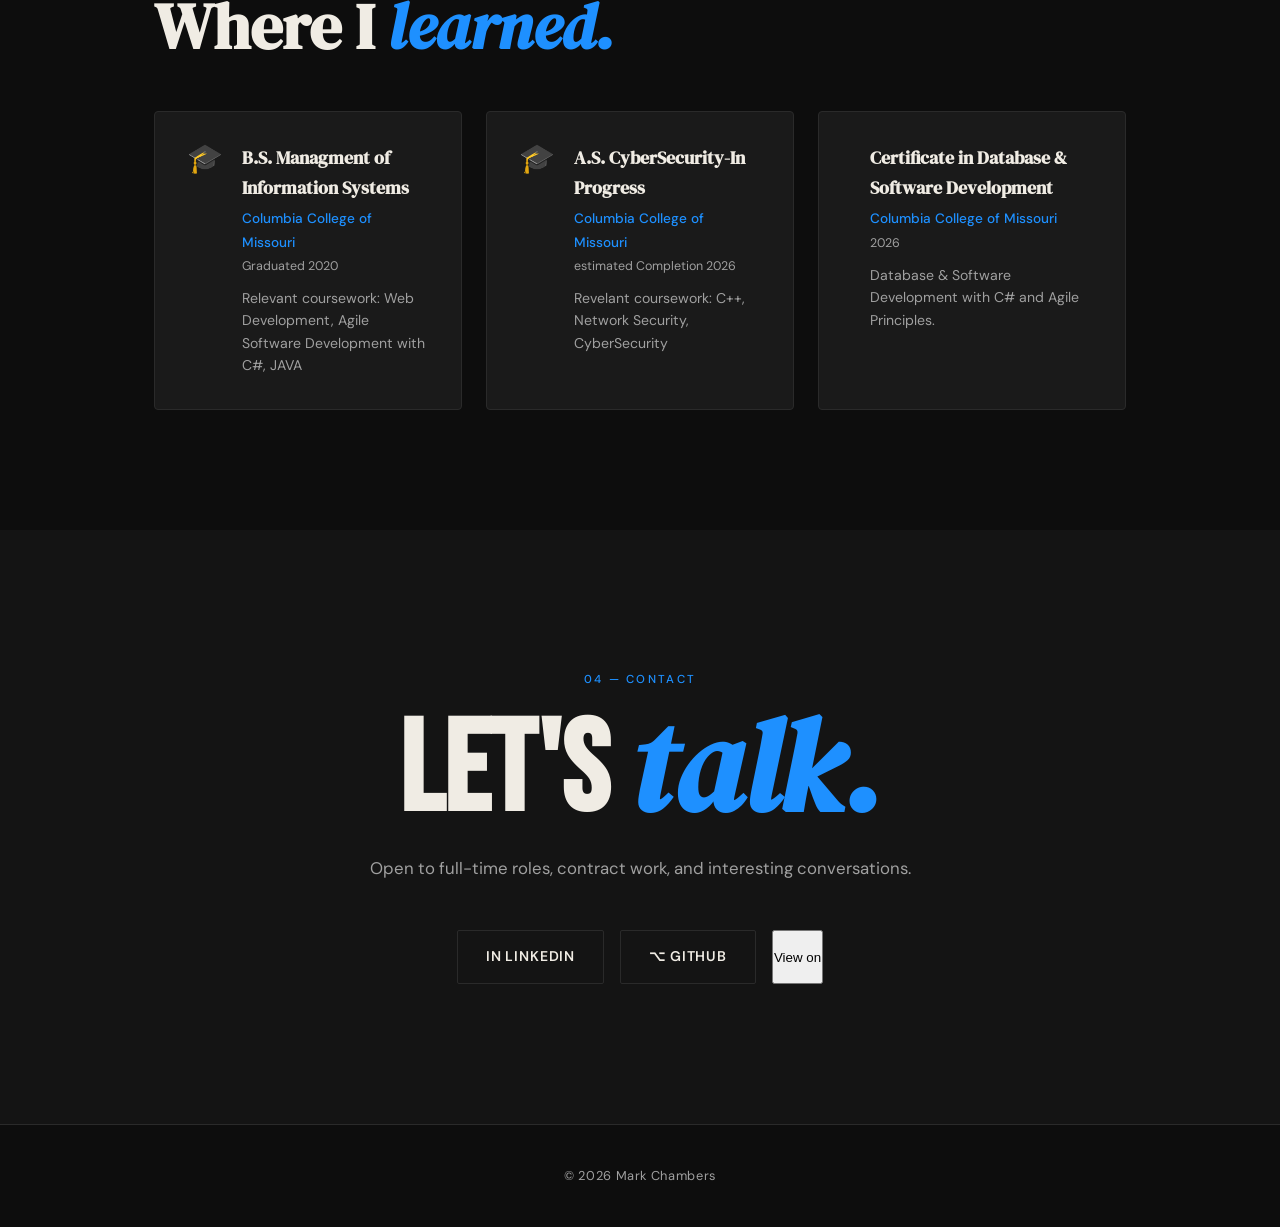
==== commit 10a6e150: "Update index.html button testing" ====
--- a/index.html
+++ b/index.html
@@ -11,6 +11,7 @@
   <meta charset="UTF-8" />
   <meta name="viewport" content="width=device-width, initial-scale=1.0" />
   <title>Mark Chambers</title>
+  <link rel="stylesheet" href="https://cloudflare.com">
   <link rel="preconnect" href="https://fonts.googleapis.com" />
   <link rel="preconnect" href="https://fonts.gstatic.com" crossorigin />
   <link href="https://fonts.googleapis.com/css2?family=Bebas+Neue&family=DM+Serif+Display:ital@0;1&family=DM+Sans:wght@300;400;500&display=swap" rel="stylesheet" />
@@ -265,6 +266,9 @@
       <!-- <a href="mailto:your@email.com" class="contact-btn primary">✉ Email Me</a> -->
       <a href="https://www.linkedin.com/in/m--chambers/" target="_blank" rel="noopener" class="contact-btn secondary">in LinkedIn</a>
       <a href="https://github.com/HideousCoyote" target="_blank" rel="noopener" class="contact-btn secondary">⌥ GitHub</a>
+      <!-- As a functional button -->
+<button type="button">
+  <i class="fa-brands fa-github"></i> View on 
     </div>
   </section>
 
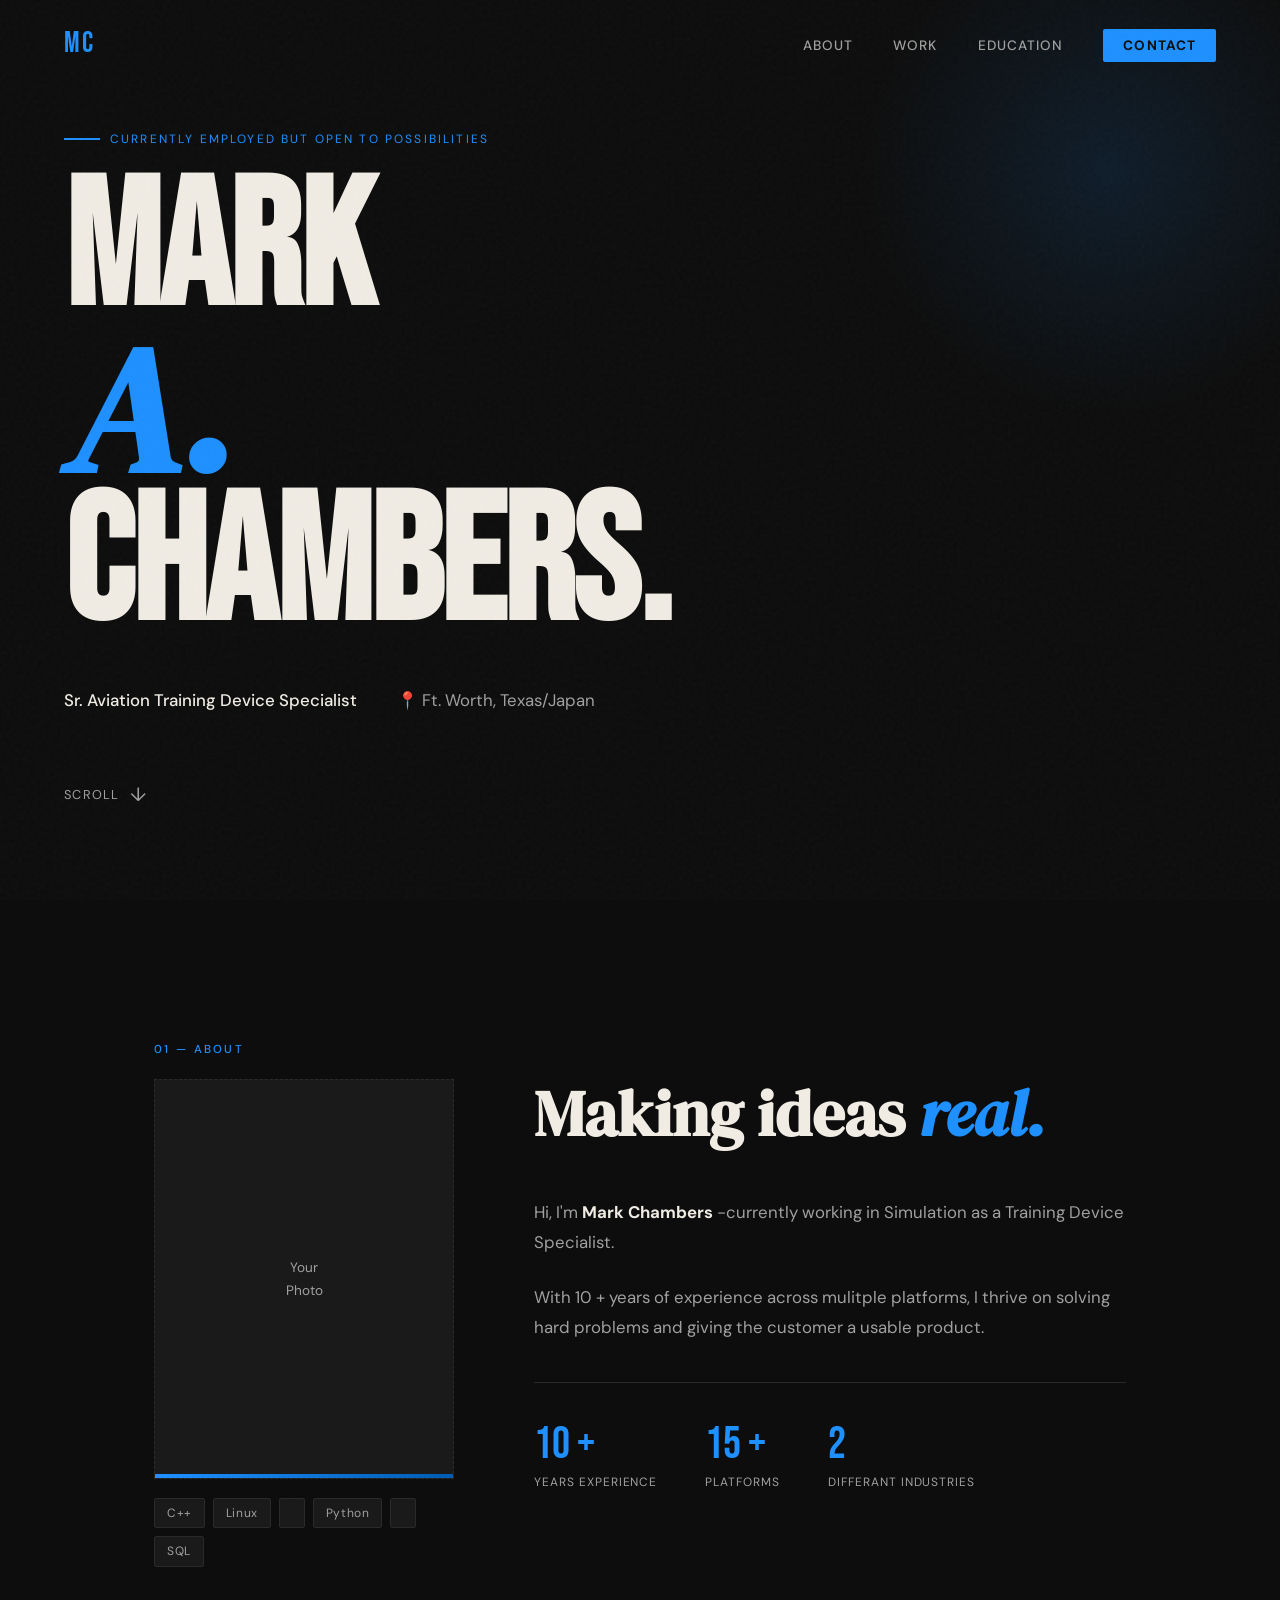
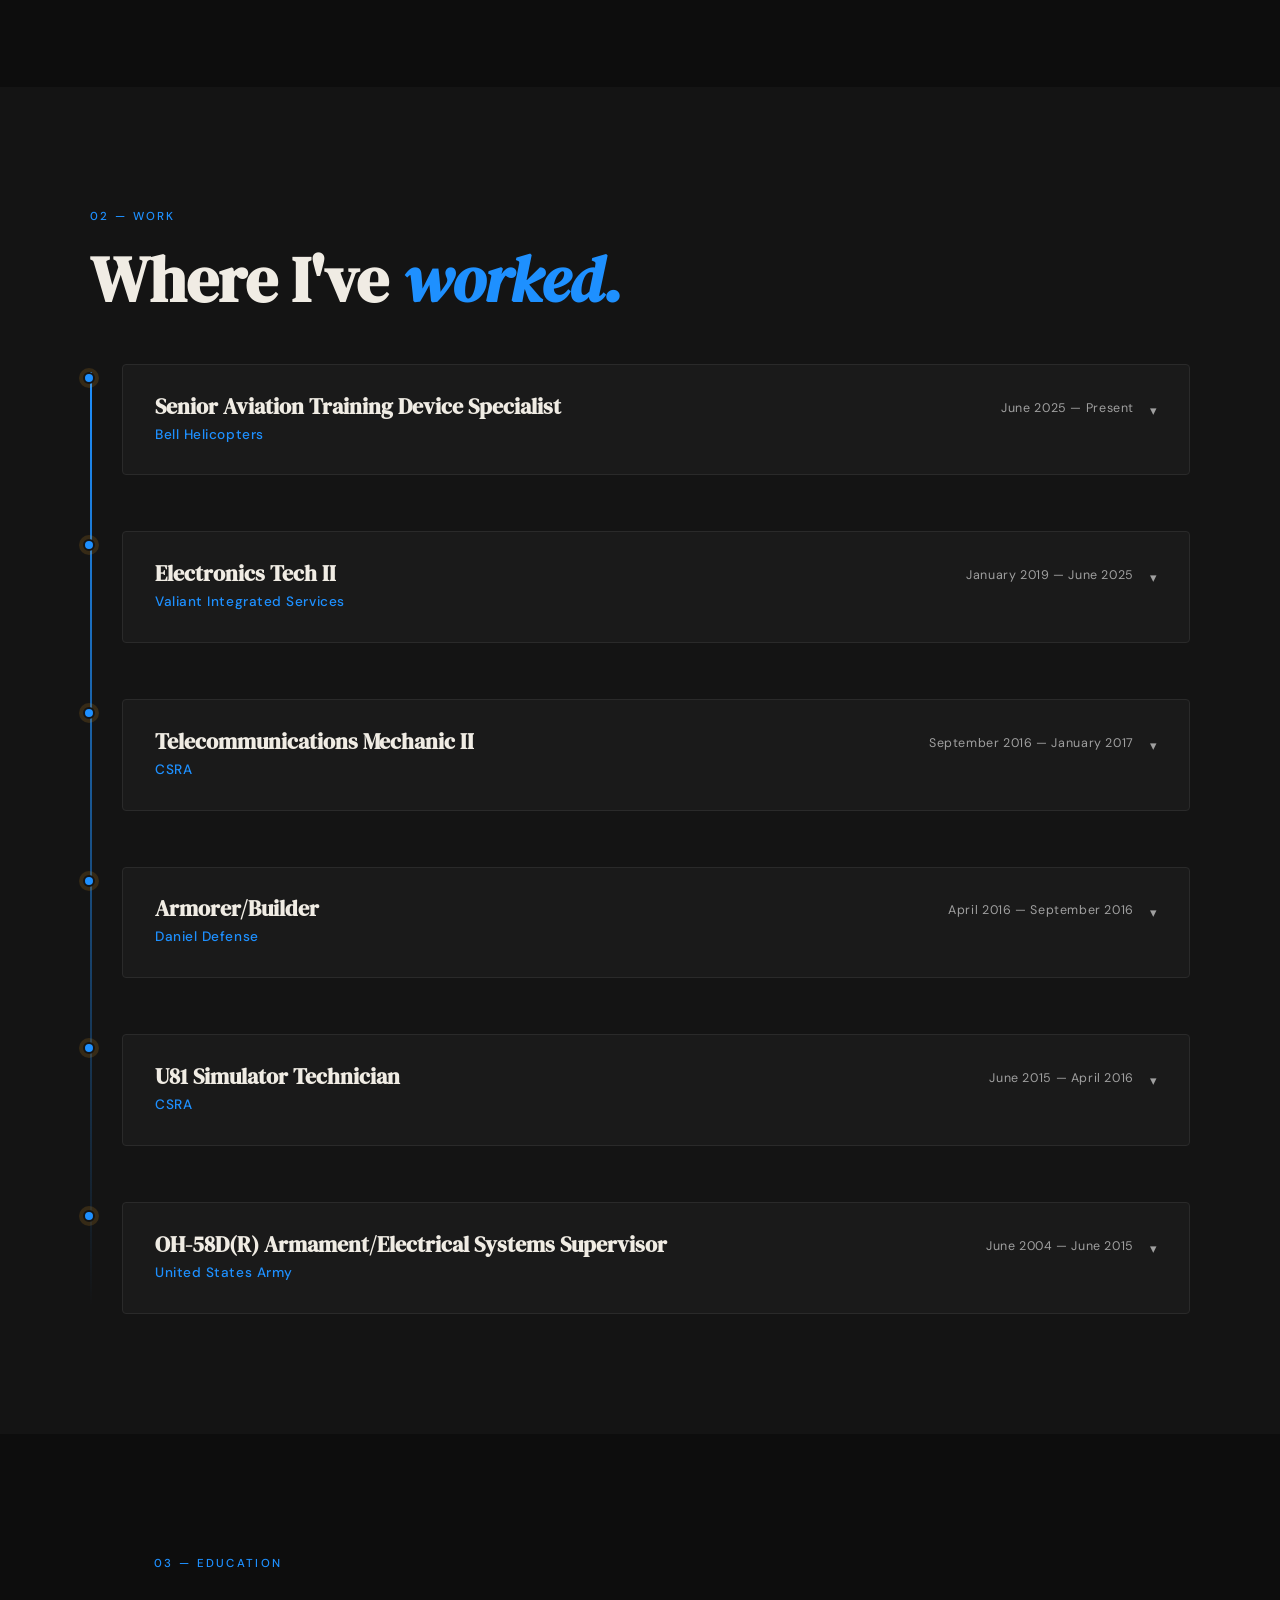
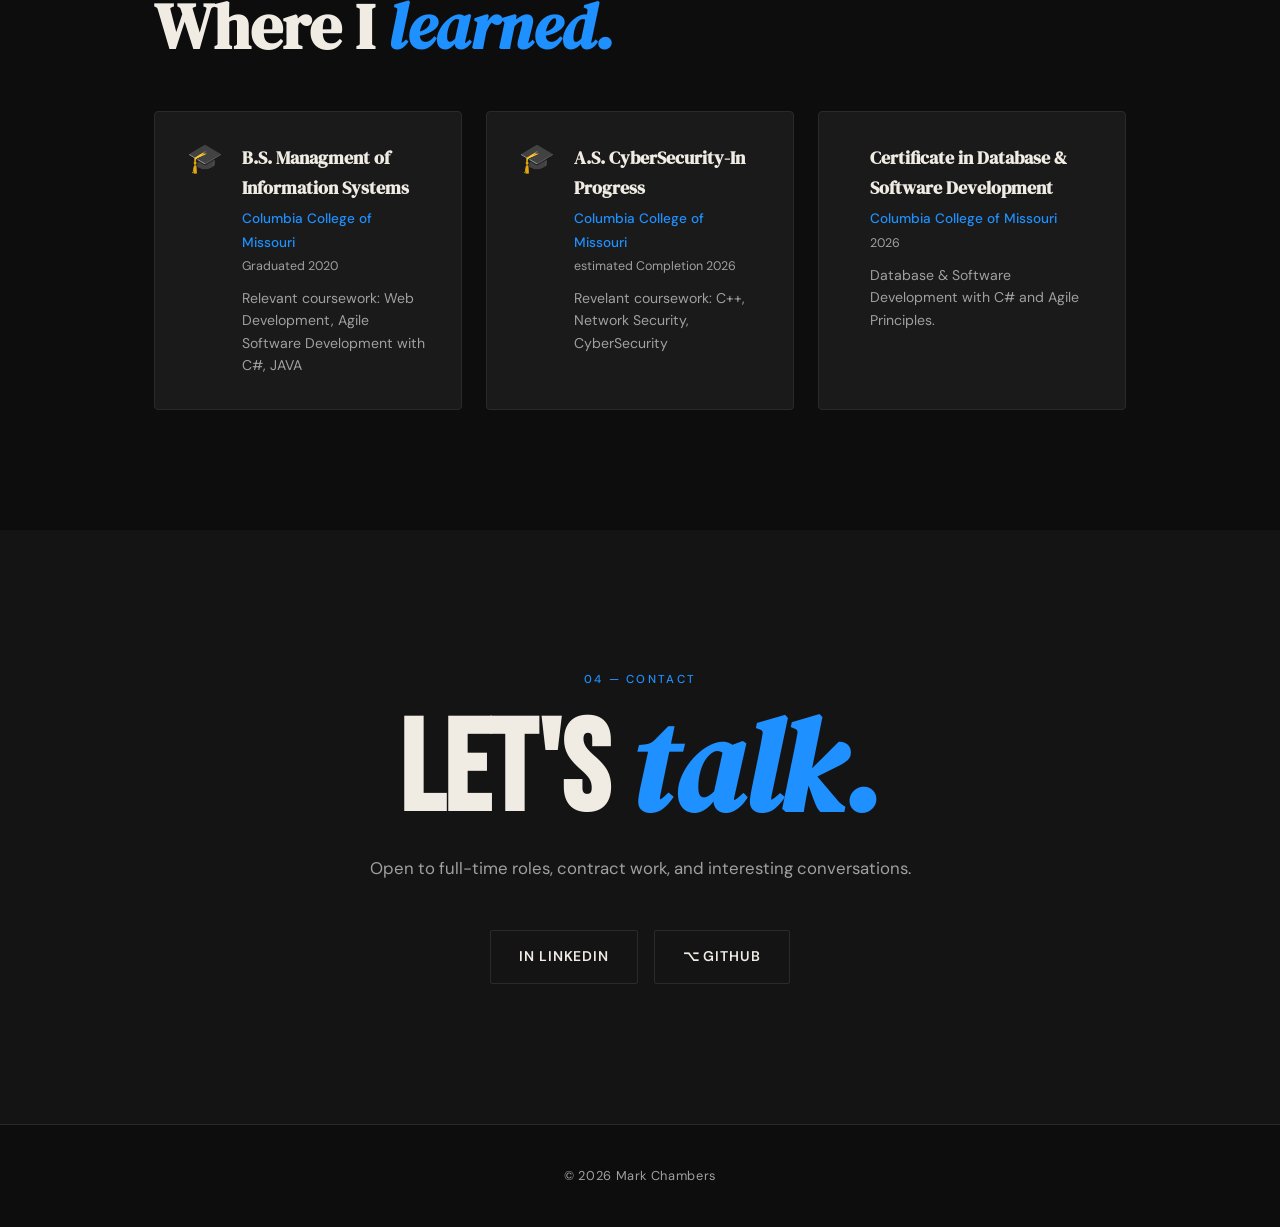
==== commit dabba194: "Update index.html rollback" ====
--- a/index.html
+++ b/index.html
@@ -11,7 +11,6 @@
   <meta charset="UTF-8" />
   <meta name="viewport" content="width=device-width, initial-scale=1.0" />
   <title>Mark Chambers</title>
-  <link rel="stylesheet" href="https://cloudflare.com">
   <link rel="preconnect" href="https://fonts.googleapis.com" />
   <link rel="preconnect" href="https://fonts.gstatic.com" crossorigin />
   <link href="https://fonts.googleapis.com/css2?family=Bebas+Neue&family=DM+Serif+Display:ital@0;1&family=DM+Sans:wght@300;400;500&display=swap" rel="stylesheet" />
@@ -267,8 +266,6 @@
       <a href="https://www.linkedin.com/in/m--chambers/" target="_blank" rel="noopener" class="contact-btn secondary">in LinkedIn</a>
       <a href="https://github.com/HideousCoyote" target="_blank" rel="noopener" class="contact-btn secondary">⌥ GitHub</a>
       <!-- As a functional button -->
-<button type="button">
-  <i class="fa-brands fa-github"></i> View on 
     </div>
   </section>
 
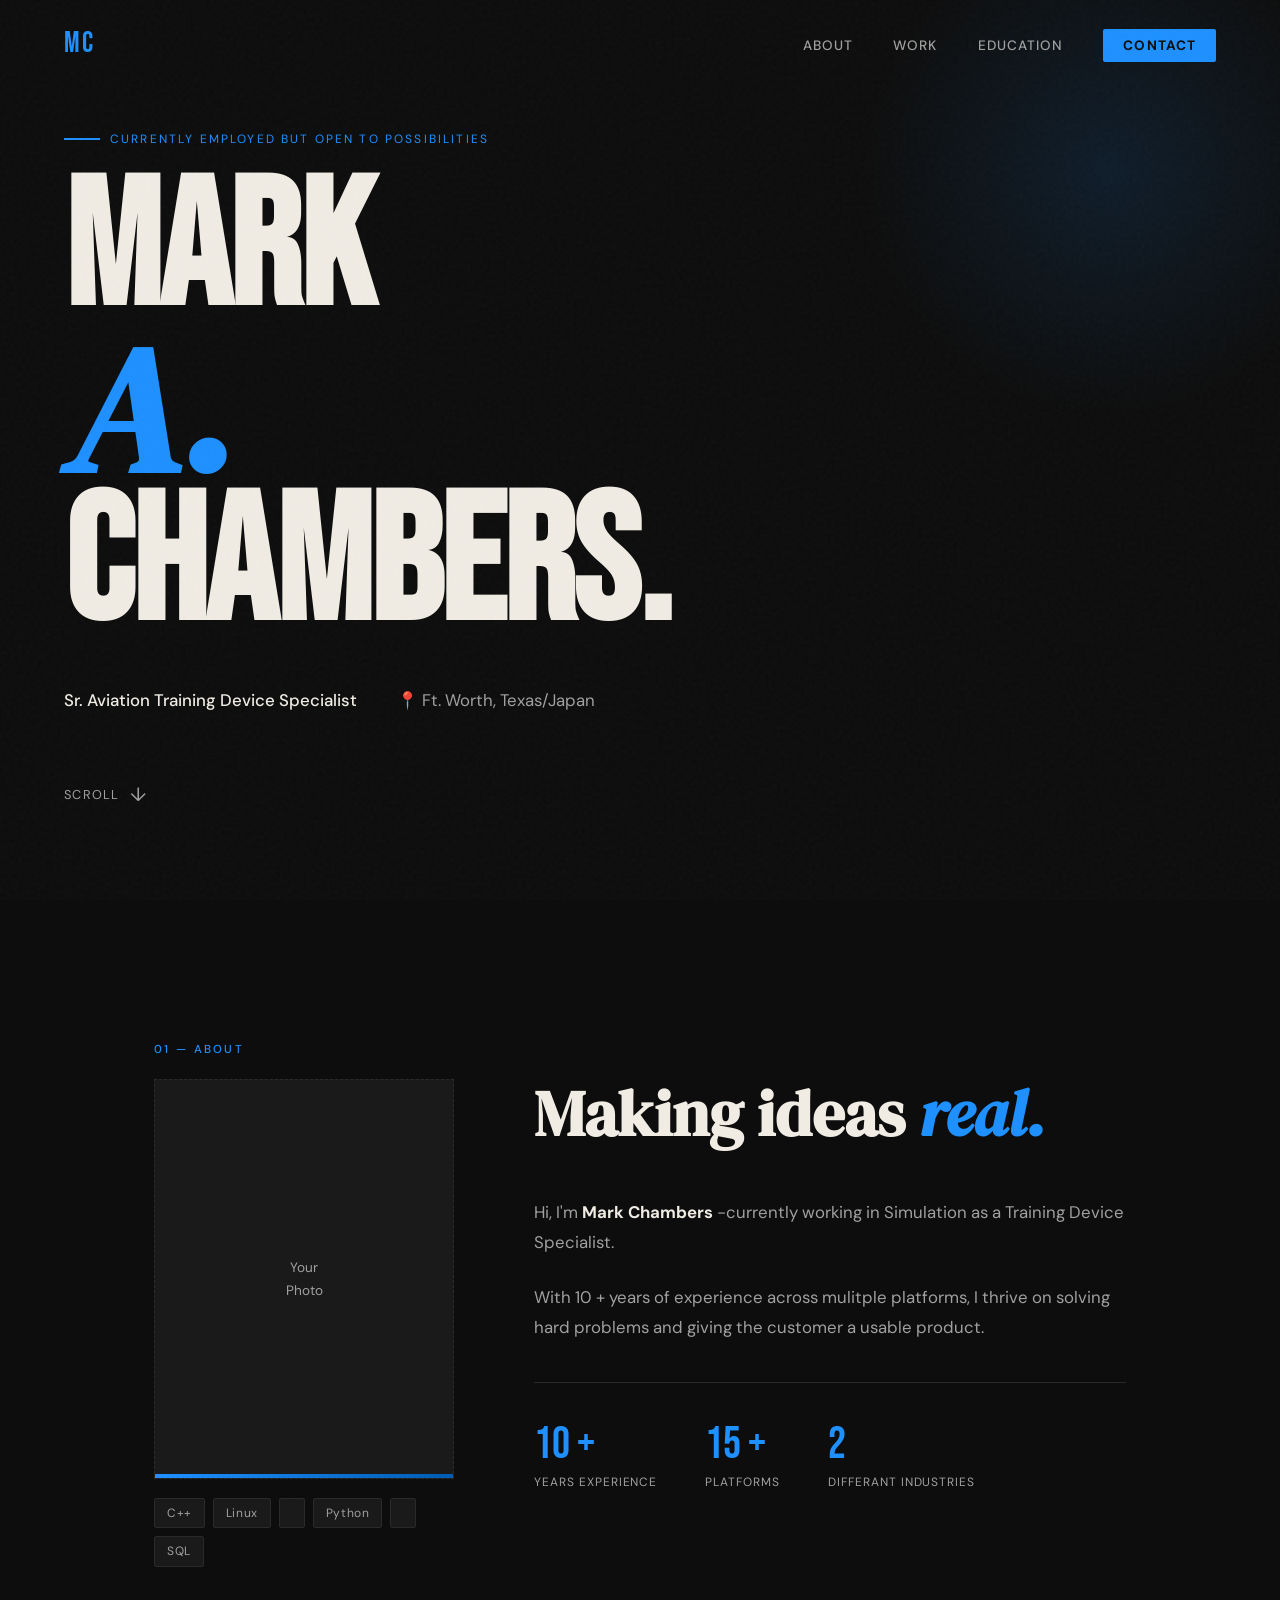
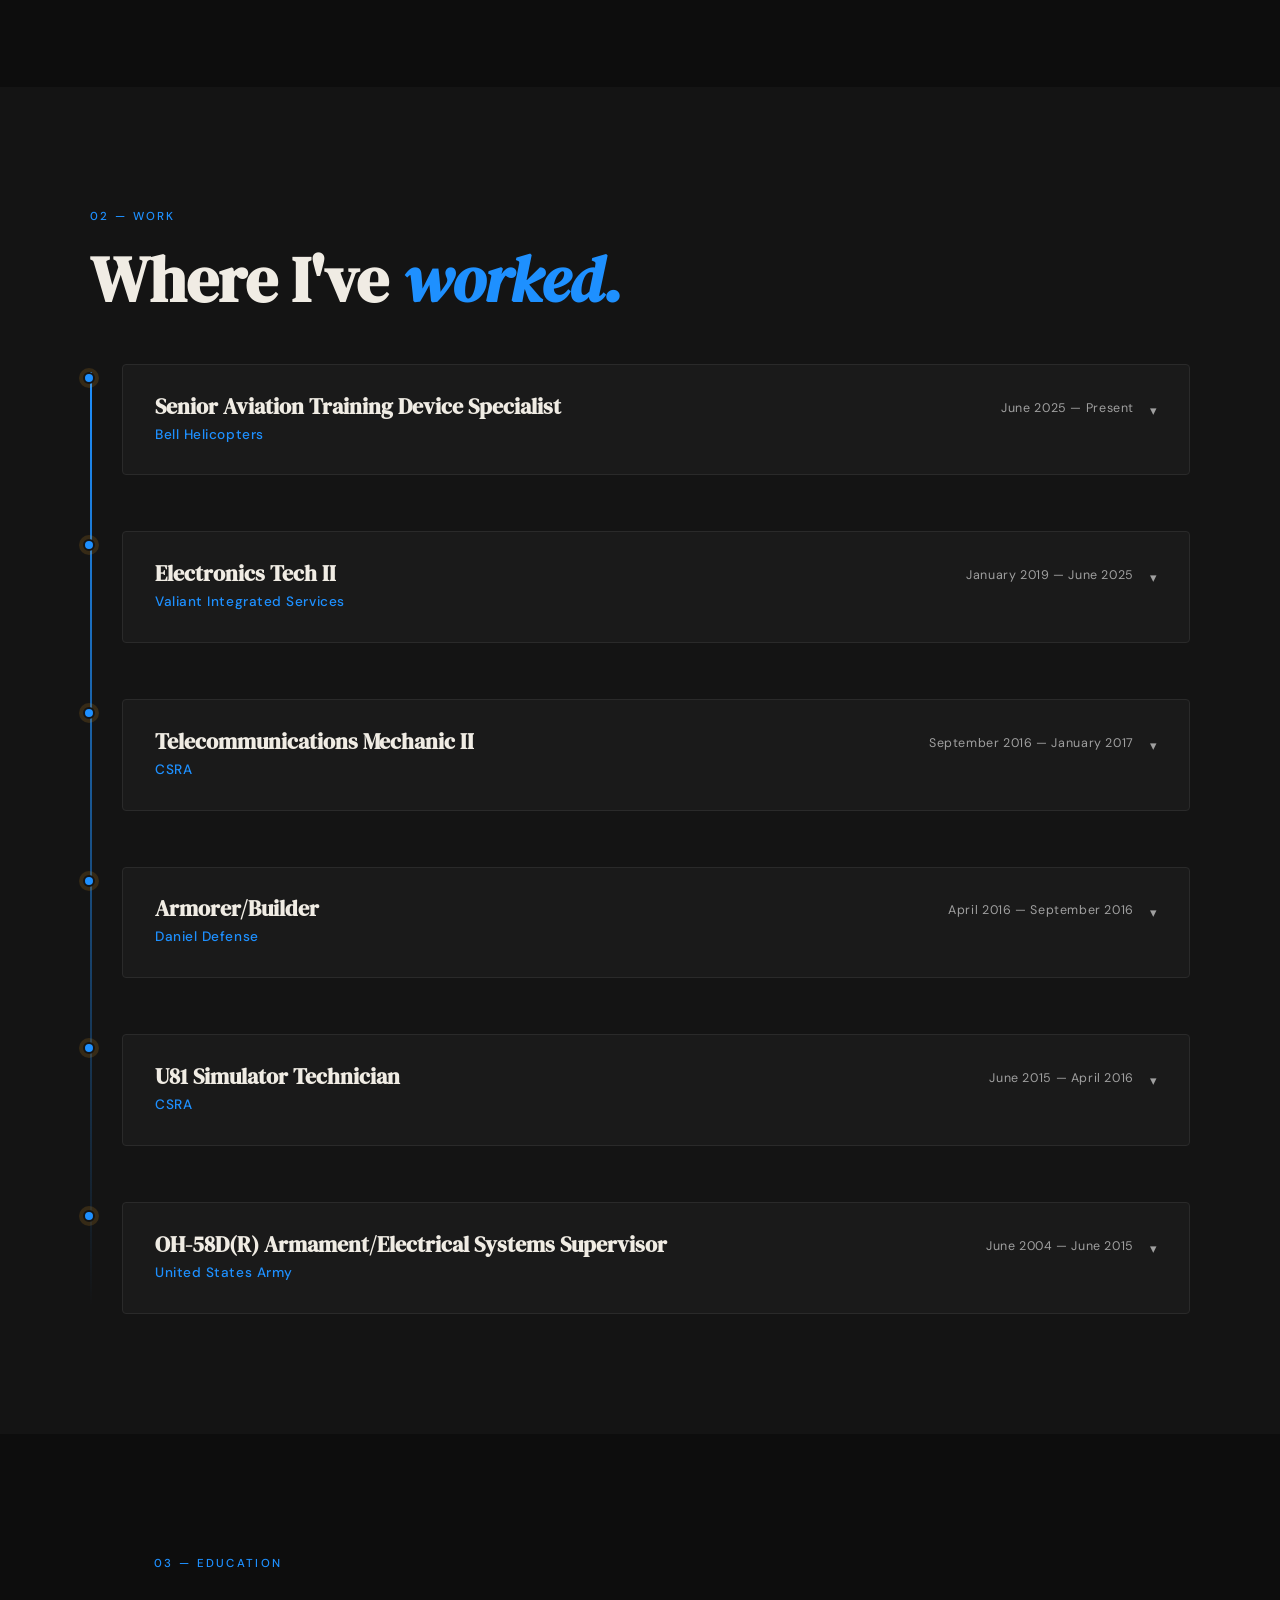
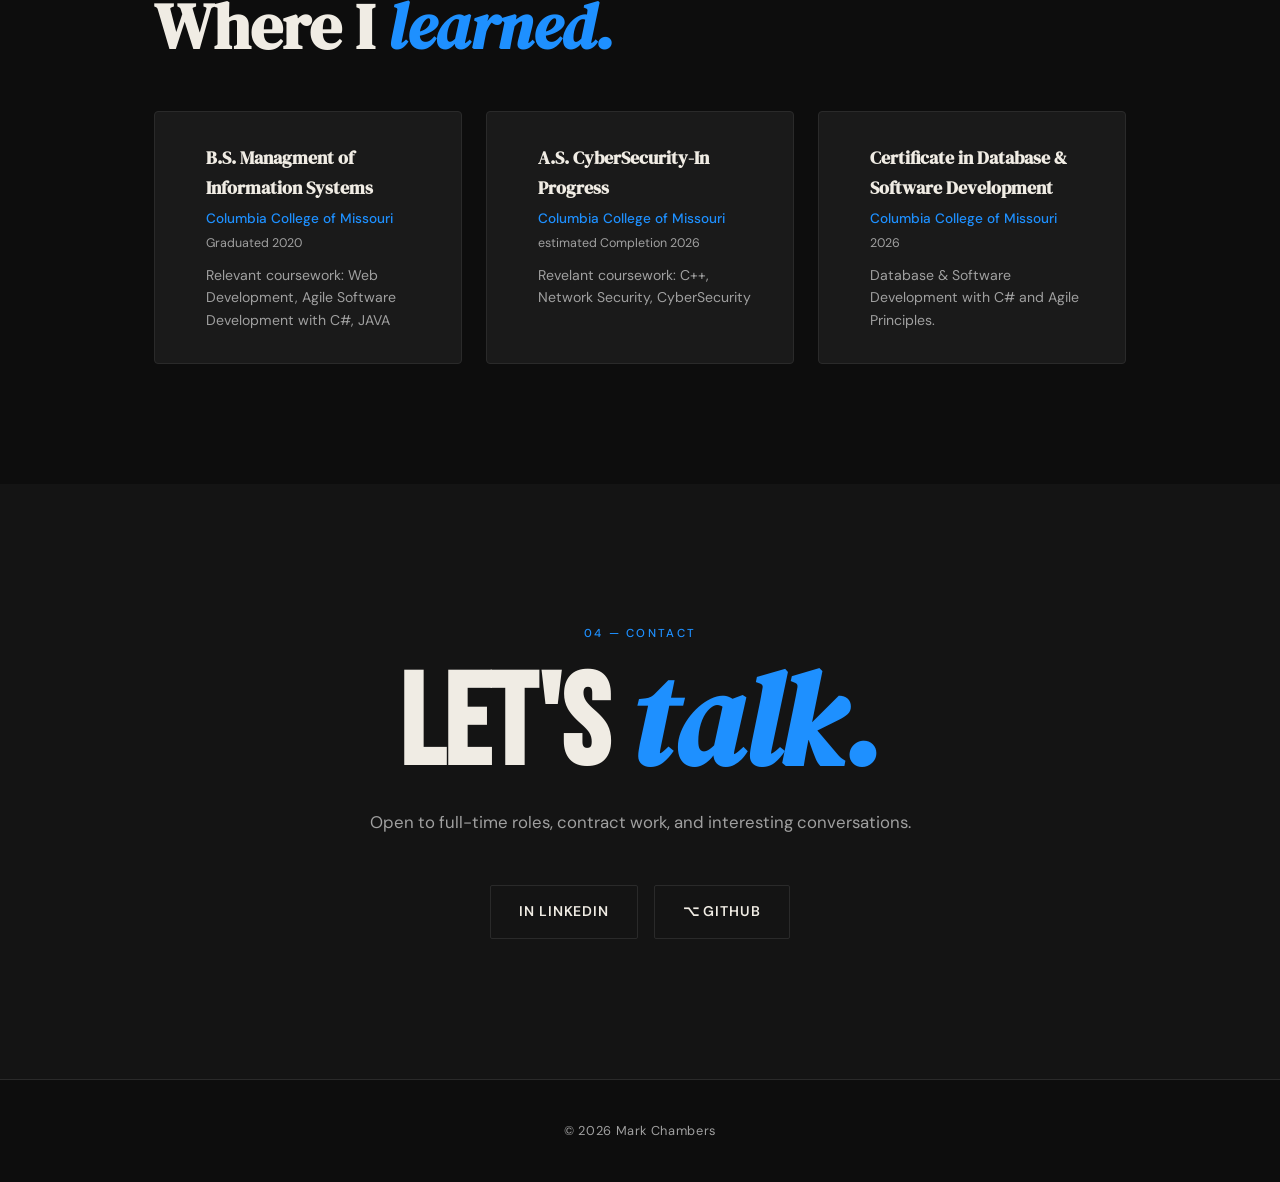
==== commit eb56356c: "removed icons from the education section." ====
--- a/index.html
+++ b/index.html
@@ -1,13 +1,6 @@
 <!DOCTYPE html>
 <html lang="en">
-<head>
-    <!-- ↓ REMOVE THIS LINE WHEN SITE IS READY ↓ -->
-<!--<script>
-   if (!sessionStorage.getItem('dismissed_construction')) {
-    window.location.replace('under-construction.html');
-} 
-</script> -->
-  <!-- ↑ REMOVE THIS LINE WHEN SITE IS READY ↑ -->  
+<head> 
   <meta charset="UTF-8" />
   <meta name="viewport" content="width=device-width, initial-scale=1.0" />
   <title>Mark Chambers</title>
@@ -18,10 +11,10 @@
 </head>
 <body>
 
-  <!-- ░░ NOISE OVERLAY ░░ -->
+  <!-- NOISE OVERLAY -->
   <div class="noise"></div>
 
-  <!-- ░░ NAVIGATION ░░ -->
+  <!-- NAVIGATION  -->
   <nav id="navbar">
     <span class="nav-logo">MC</span>
     <ul class="nav-links">
@@ -35,7 +28,7 @@
     </button>
   </nav>
 
-  <!-- ░░ HERO ░░ -->
+  <!-- HERO -->
   <header id="hero">
     <div class="hero-label reveal">CURRENTLY EMPLOYED but OPEN TO POSSIBILITIES</div>
     <h1 class="hero-name reveal">
@@ -54,7 +47,7 @@
     <div class="hero-accent-block"></div>
   </header>
 
-  <!-- ░░ ABOUT ░░ -->
+  <!-- ABOUT -->
   <section id="about">
     <div class="section-tag reveal">01 — About</div>
     <div class="about-grid">
@@ -88,7 +81,7 @@
     </div>
   </section>
 
-  <!-- ░░ WORK EXPERIENCE ░░ -->
+  <!-- WORK EXPERIENCE -->
   <section id="work">
     <div class="section-tag reveal">02 — Work</div>
     <h2 class="section-heading reveal">Where I've <em>worked.</em></h2>
@@ -217,14 +210,14 @@
     </div>
   </section>
 
-  <!-- ░░ EDUCATION ░░ -->
+  <!-- EDUCATION -->
   <section id="education">
     <div class="section-tag reveal">03 — Education</div>
     <h2 class="section-heading reveal">Where I <em>learned.</em></h2>
     <div class="edu-grid">
 
       <div class="edu-card reveal">
-        <div class="edu-icon">🎓</div>
+        <div class="edu-icon"></div>
         <div class="edu-body">
           <h3 class="edu-degree">B.S. Managment of Information Systems</h3>
           <p class="edu-school">Columbia College of Missouri</p>
@@ -234,7 +227,7 @@
       </div>
 
       <div class="edu-card reveal">
-        <div class="edu-icon">🎓</div>
+        <div class="edu-icon"></div>
         <div class="edu-body">
           <h3 class="edu-degree">A.S. CyberSecurity-In Progress</h3>
           <p class="edu-school">Columbia College of Missouri</p>
@@ -256,7 +249,7 @@
     </div>
   </section>
 
-  <!-- ░░ CONTACT ░░ -->
+  <!-- CONTACT -->
   <section id="contact">
     <div class="section-tag reveal">04 — Contact</div>
     <h2 class="contact-heading reveal">Let's <em>talk.</em></h2>
@@ -269,7 +262,7 @@
     </div>
   </section>
 
-  <!-- ░░ FOOTER ░░ -->
+  <!-- FOOTER -->
   <footer>
     <p>© <span id="year"></span> Mark Chambers</p>
   </footer>
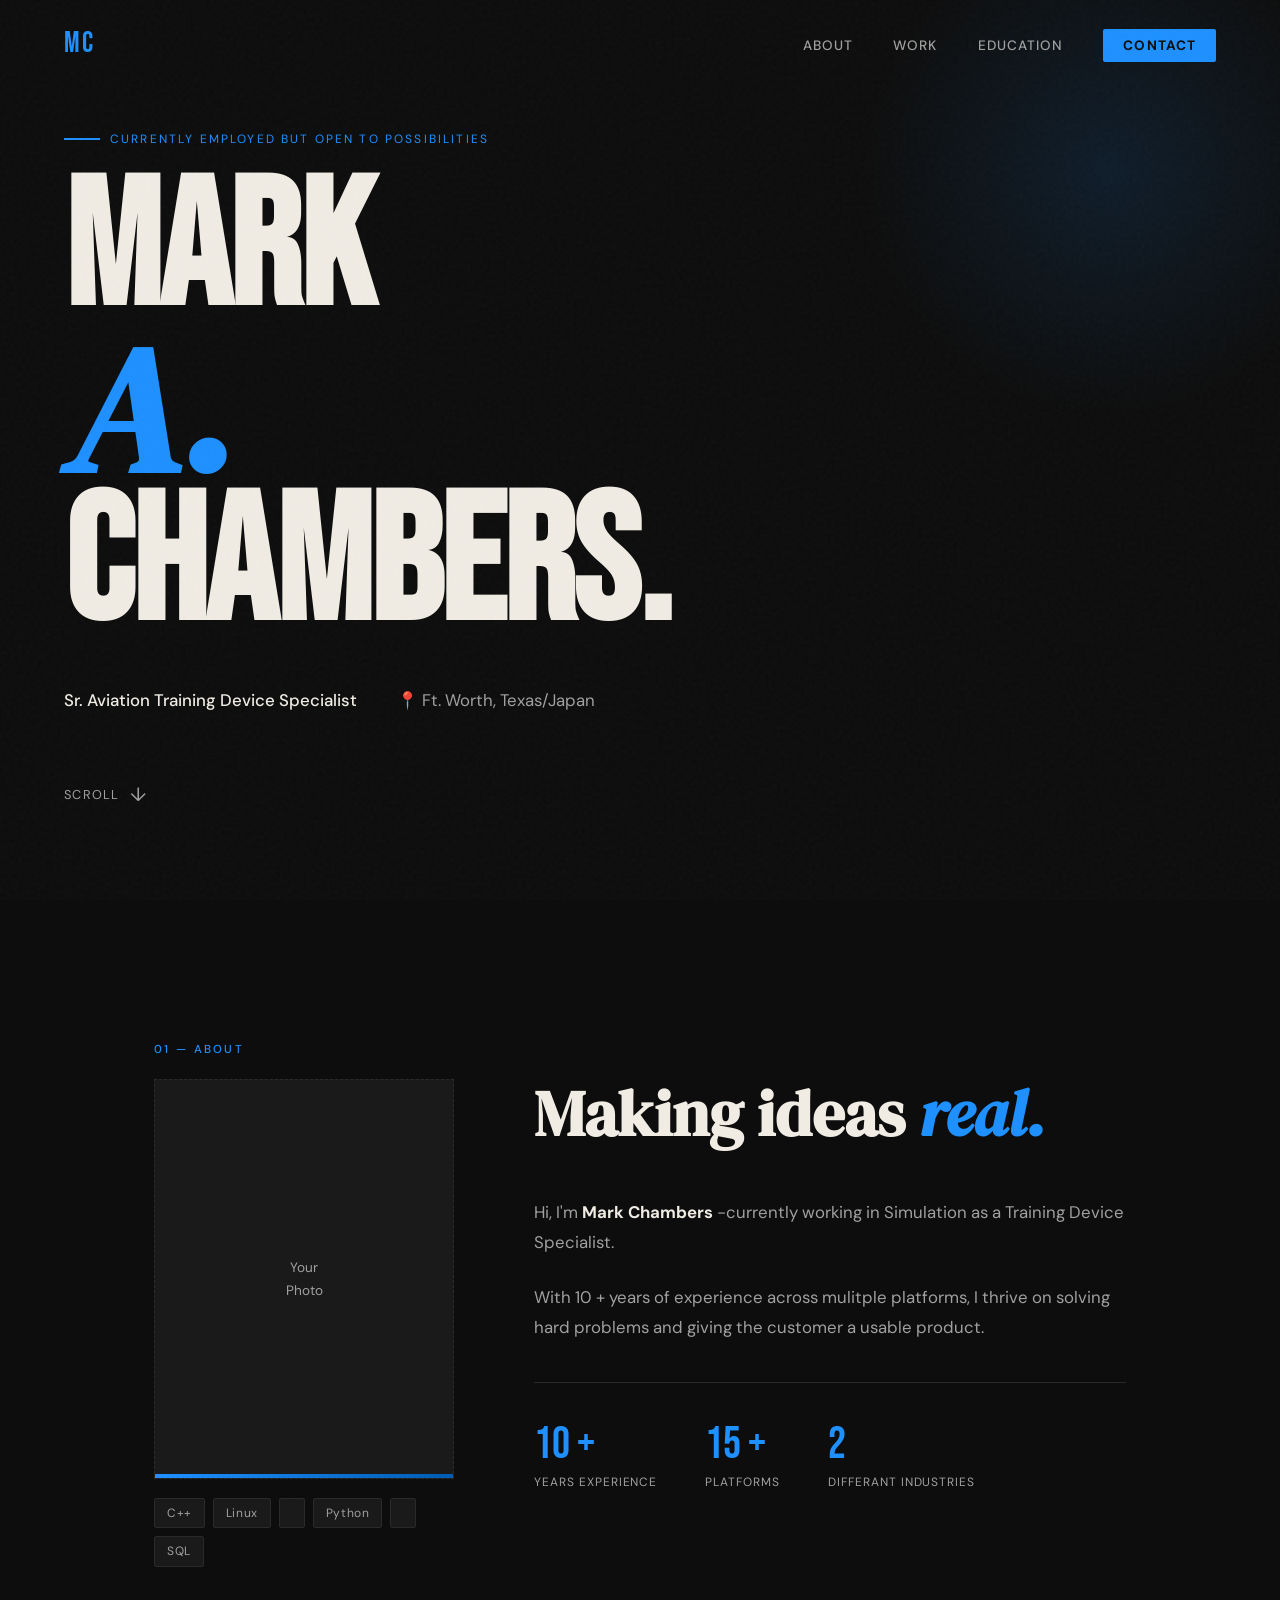
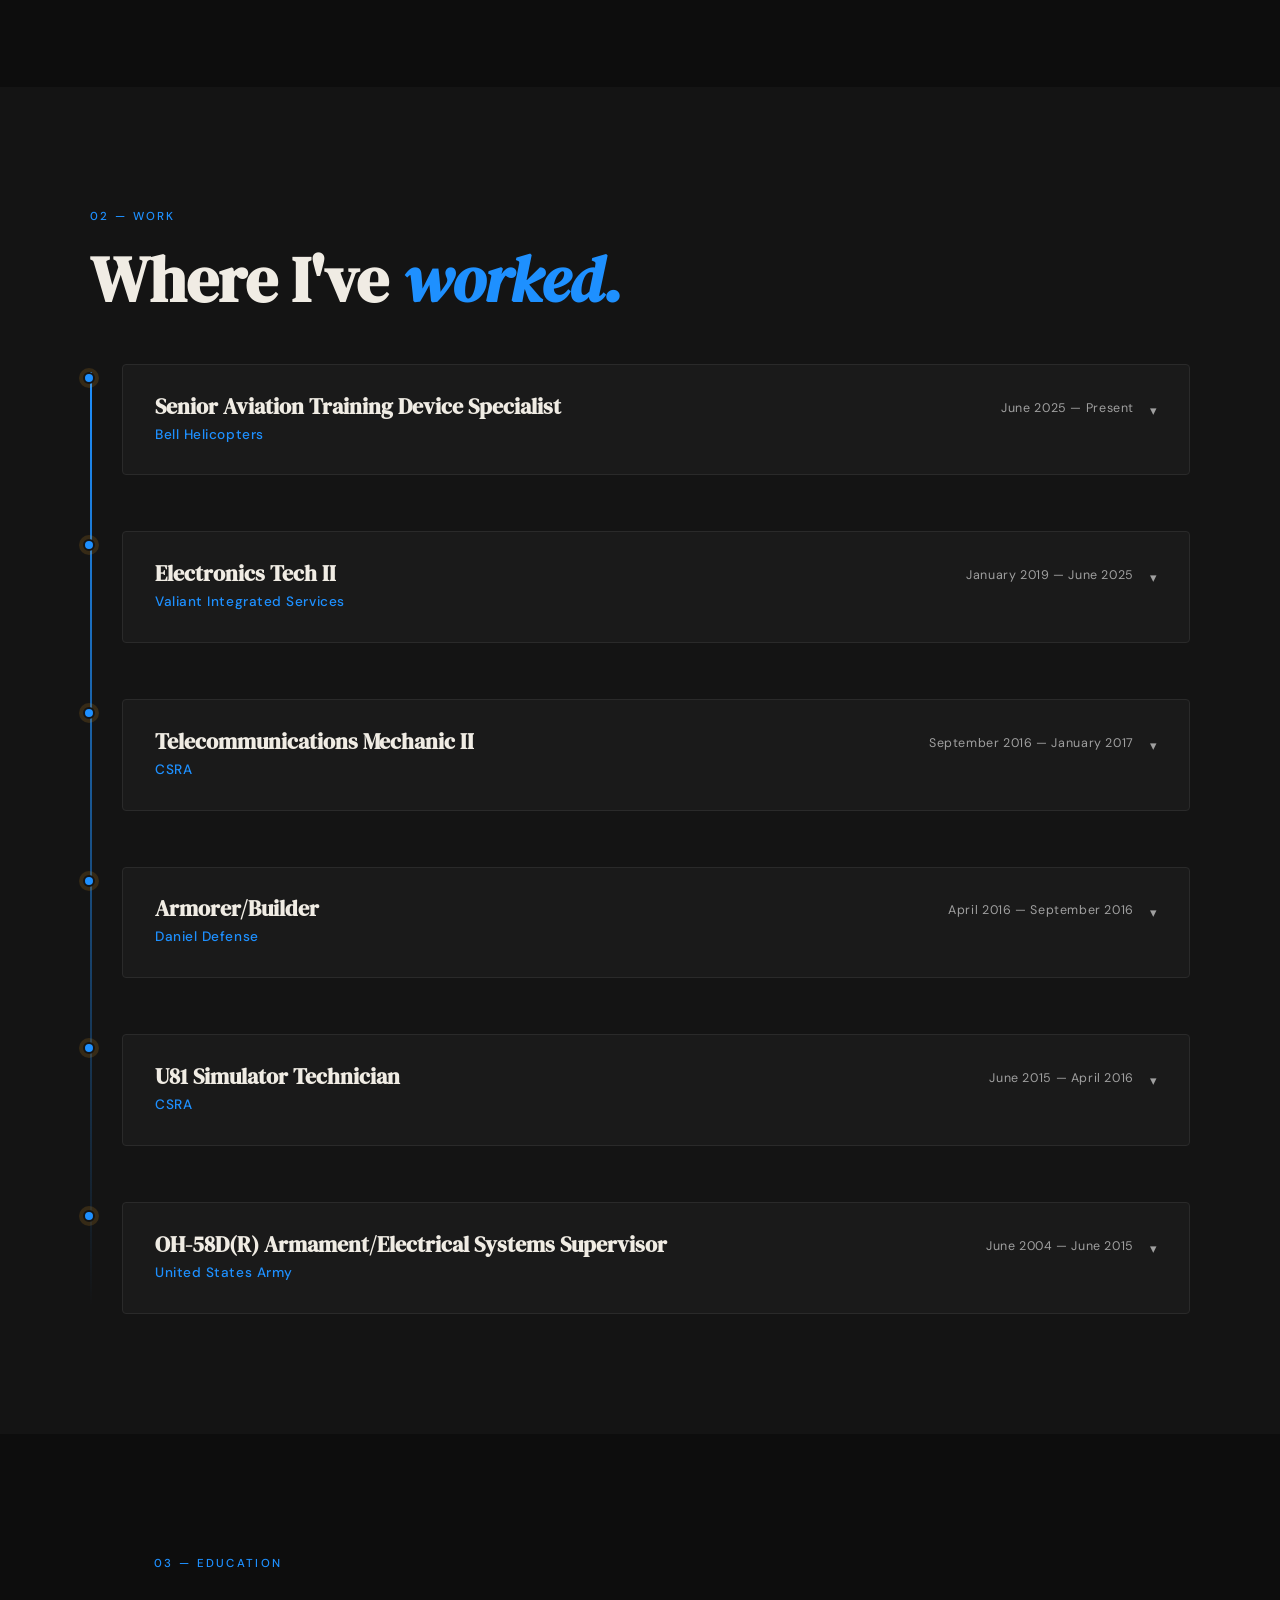
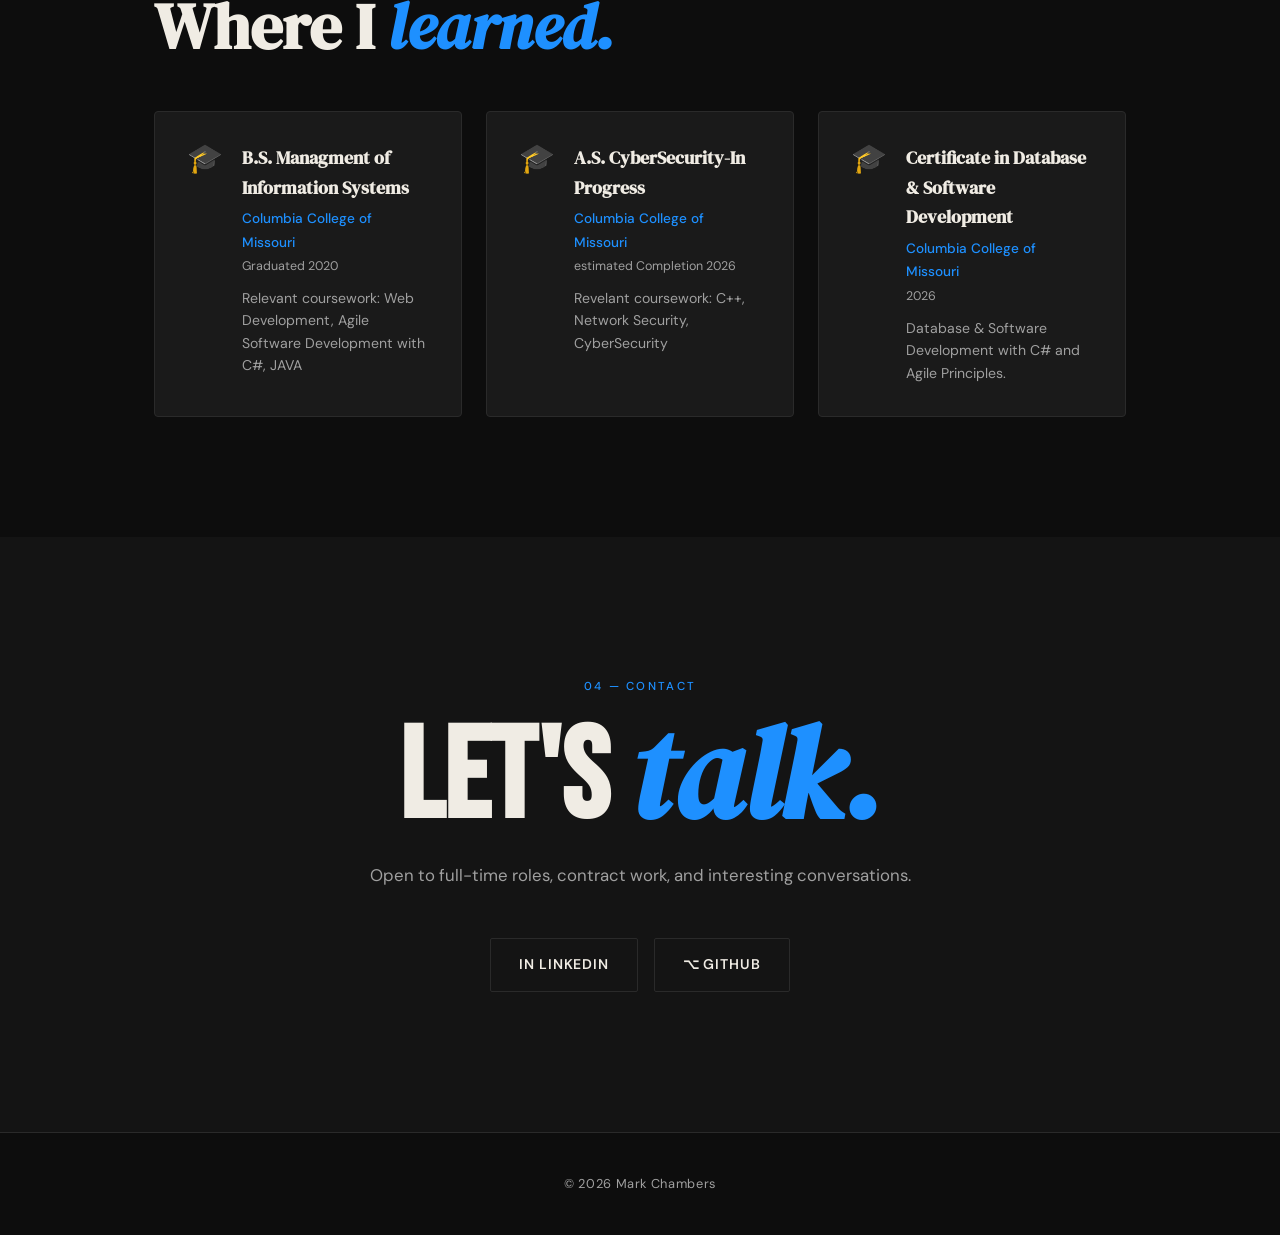
==== commit e0562246: "added new icons to education" ====
--- a/index.html
+++ b/index.html
@@ -217,7 +217,7 @@
     <div class="edu-grid">
 
       <div class="edu-card reveal">
-        <div class="edu-icon"></div>
+        <div class="edu-icon">🎓</div>
         <div class="edu-body">
           <h3 class="edu-degree">B.S. Managment of Information Systems</h3>
           <p class="edu-school">Columbia College of Missouri</p>
@@ -227,7 +227,7 @@
       </div>
 
       <div class="edu-card reveal">
-        <div class="edu-icon"></div>
+        <div class="edu-icon">🎓</div>
         <div class="edu-body">
           <h3 class="edu-degree">A.S. CyberSecurity-In Progress</h3>
           <p class="edu-school">Columbia College of Missouri</p>
@@ -237,7 +237,7 @@
       </div>
 
       <div class="edu-card reveal">
-        <div class="edu-icon"></div>
+        <div class="edu-icon">🎓</div>
         <div class="edu-body">
           <h3 class="edu-degree">Certificate in Database &amp; Software Development</h3>
           <p class="edu-school">Columbia College of Missouri</p>
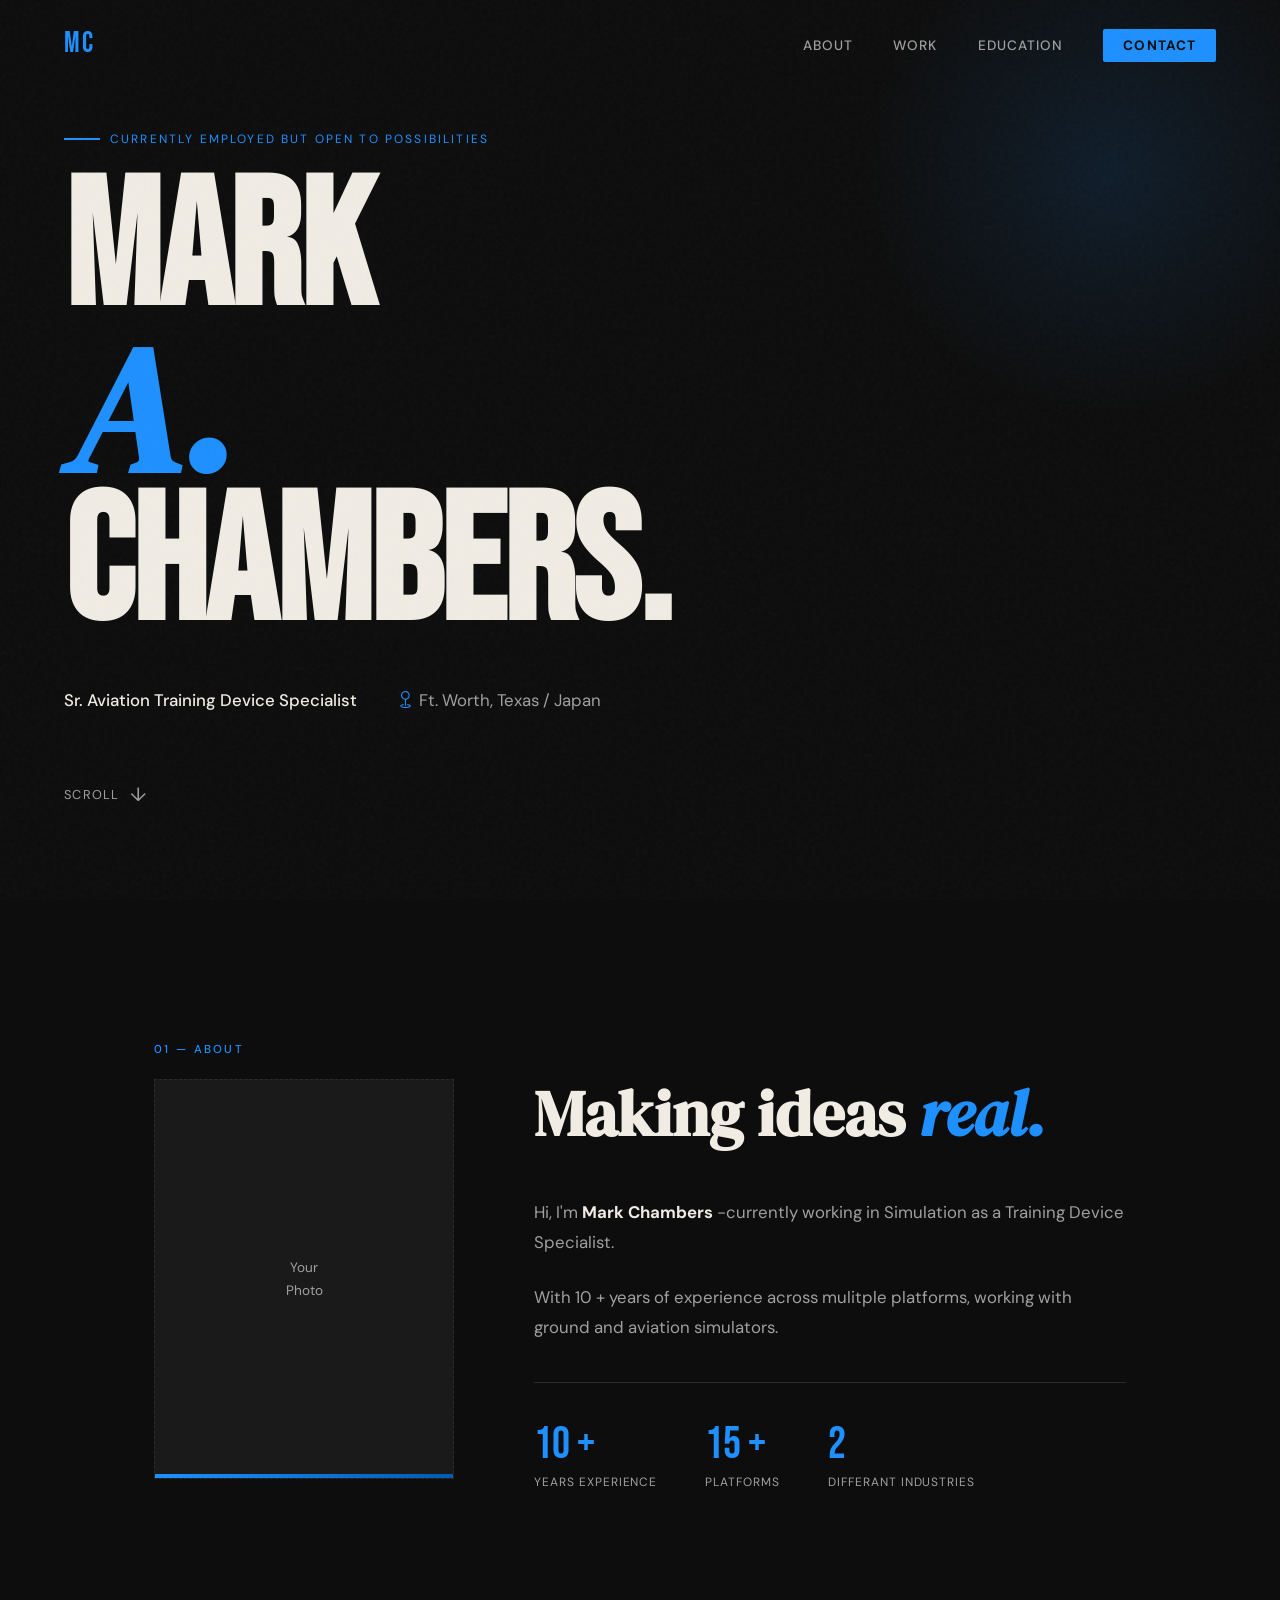
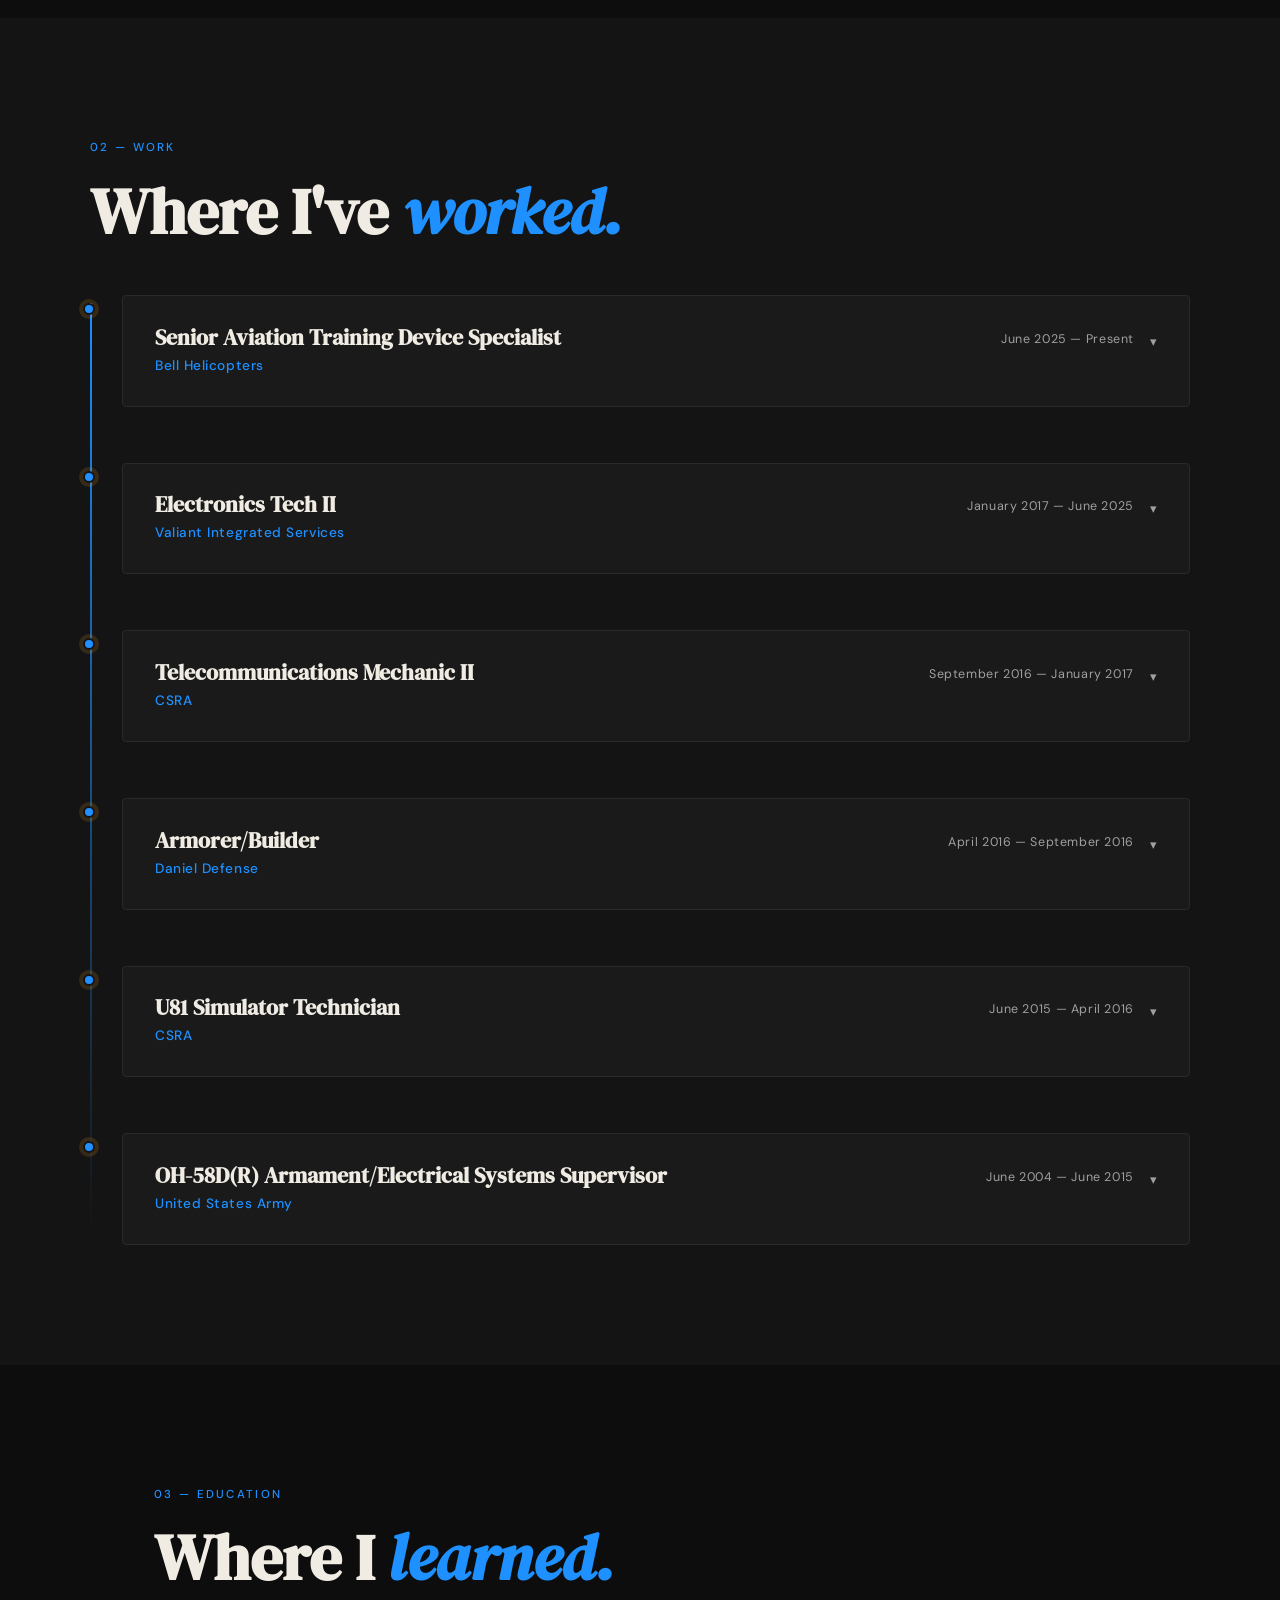
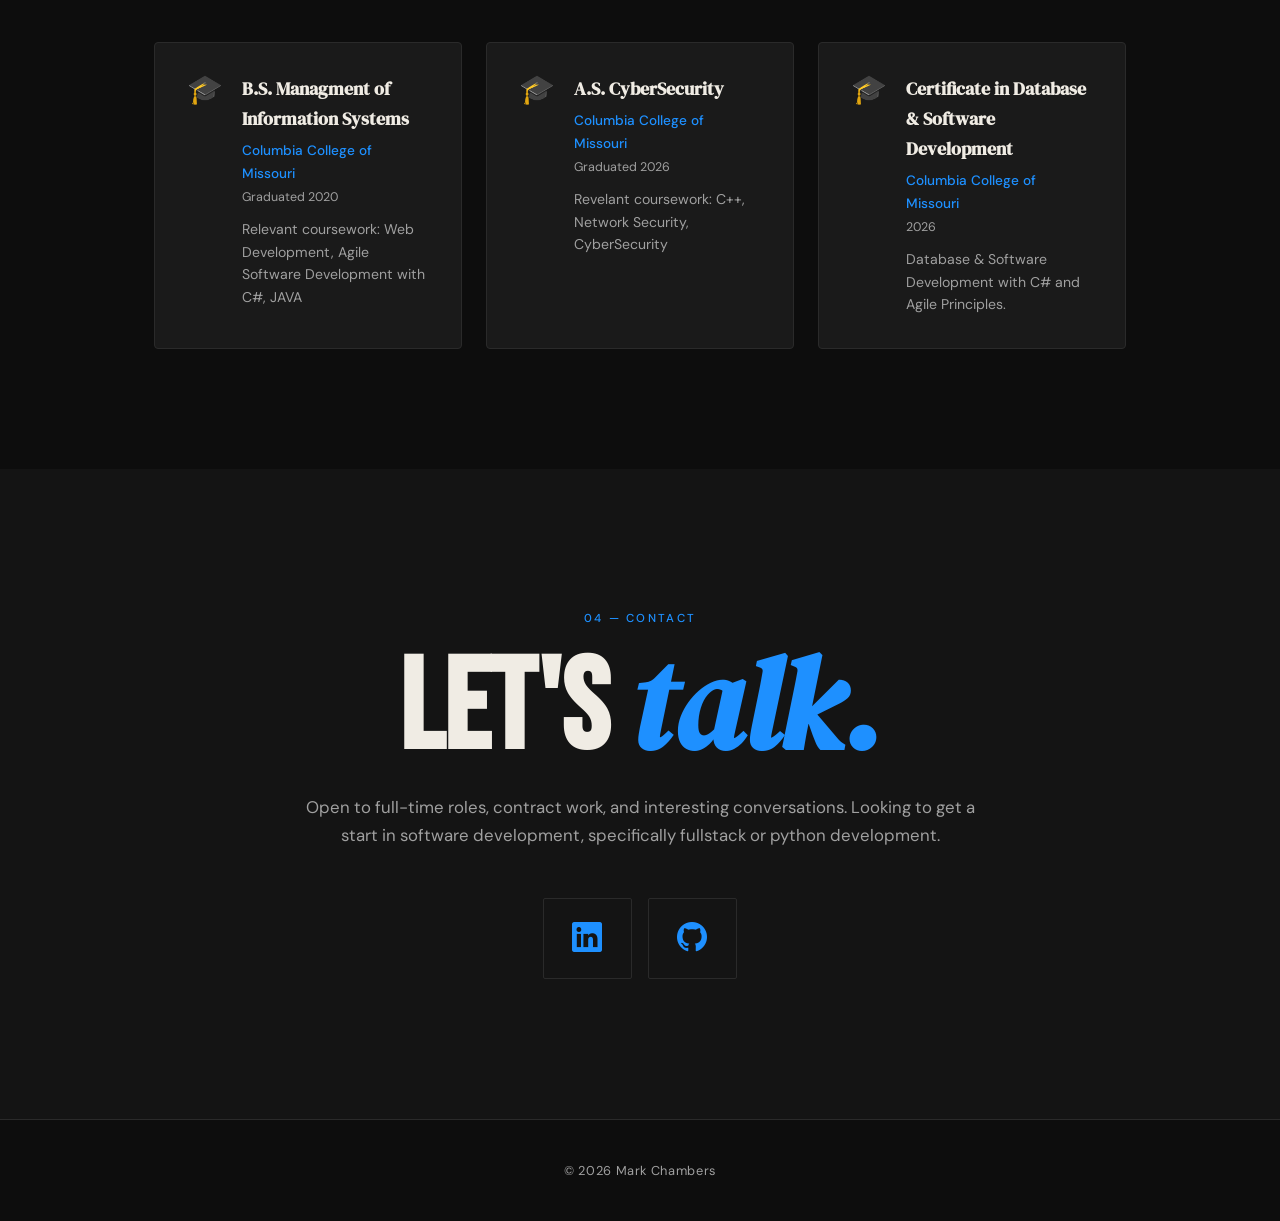
==== commit 30ed411a: "style changes,  added icons, and glow effect. minor changes to update text." ====
--- a/index.html
+++ b/index.html
@@ -1,272 +1,330 @@
-<!DOCTYPE html>
+<!doctype html>
 <html lang="en">
-<head> 
-  <meta charset="UTF-8" />
-  <meta name="viewport" content="width=device-width, initial-scale=1.0" />
-  <title>Mark Chambers</title>
-  <link rel="preconnect" href="https://fonts.googleapis.com" />
-  <link rel="preconnect" href="https://fonts.gstatic.com" crossorigin />
-  <link href="https://fonts.googleapis.com/css2?family=Bebas+Neue&family=DM+Serif+Display:ital@0;1&family=DM+Sans:wght@300;400;500&display=swap" rel="stylesheet" />
-  <link rel="stylesheet" href="styles.css" />
-</head>
-<body>
-
-  <!-- NOISE OVERLAY -->
-  <div class="noise"></div>
-
-  <!-- NAVIGATION  -->
-  <nav id="navbar">
-    <span class="nav-logo">MC</span>
-    <ul class="nav-links">
-      <li><a href="#about">About</a></li>
-      <li><a href="#work">Work</a></li>
-      <li><a href="#education">Education</a></li>
-      <li><a href="#contact" class="nav-cta">Contact</a></li>
-    </ul>
-    <button class="hamburger" id="hamburger" aria-label="Toggle menu">
-      <span></span><span></span><span></span>
-    </button>
-  </nav>
-
-  <!-- HERO -->
-  <header id="hero">
-    <div class="hero-label reveal">CURRENTLY EMPLOYED but OPEN TO POSSIBILITIES</div>
-    <h1 class="hero-name reveal">
-      <span class="line">Mark</span>
-      <span class="line italic">A.</span>
-      <span class="line">Chambers.</span>
-    </h1>
-    <div class="hero-meta reveal">
-      <p class="hero-role">Sr. Aviation Training Device Specialist</p>
-      <p class="hero-location">📍 Ft. Worth, Texas/Japan</p>
-    </div>
-    <a href="#about" class="scroll-hint reveal" aria-label="Scroll down">
-      <span class="scroll-text">Scroll</span>
-      <span class="scroll-arrow">↓</span>
-    </a>
-    <div class="hero-accent-block"></div>
-  </header>
-
-  <!-- ABOUT -->
-  <section id="about">
-    <div class="section-tag reveal">01 — About</div>
-    <div class="about-grid">
-      <div class="about-portrait reveal">
-        <div class="portrait-placeholder">
-          <span>Your<br/>Photo</span>
-        </div>
-        <div class="portrait-skills">
-          <span class="skill-tag">C++</span>
-          <span class="skill-tag">Linux</span>
-          <span class="skill-tag"></span>
-          <span class="skill-tag">Python</span>
-          <span class="skill-tag"></span>
-          <span class="skill-tag">SQL</span>
-        </div>
-      </div>
-      <div class="about-text">
-        <h2 class="section-heading reveal">Making ideas <em>real.</em></h2>
-        <p class="about-body reveal">
-          Hi, I'm <strong>Mark Chambers</strong> -currently working in Simulation as a Training Device Specialist. 
+  <head>
+    <meta charset="UTF-8" />
+    <meta name="viewport" content="width=device-width, initial-scale=1.0" />
+    <title>Mark Chambers</title>
+    <link rel="preconnect" href="https://fonts.googleapis.com" />
+    <link rel="preconnect" href="https://fonts.gstatic.com" crossorigin />
+    <link
+      href="https://fonts.googleapis.com/css2?family=Bebas+Neue&family=DM+Serif+Display:ital@0;1&family=DM+Sans:wght@300;400;500&display=swap"
+      rel="stylesheet"
+    />
+    <link
+      rel="stylesheet"
+      href="https://cdn.jsdelivr.net/npm/bootstrap-icons@1.13.1/font/bootstrap-icons.min.css"
+    />
+    <link rel="stylesheet" href="styles.css" />
+  </head>
+  <body>
+    <!-- NOISE OVERLAY -->
+    <div class="noise"></div>
+
+    <!-- NAVIGATION  -->
+    <nav id="navbar">
+      <span class="nav-logo">MC</span>
+      <ul class="nav-links">
+        <li>
+          <a href="#about">About</a>
+        </li>
+        <li><a href="#work">Work</a></li>
+        <li><a href="#education">Education</a></li>
+        <li>
+          <a href="#contact" class="nav-cta">Contact</a>
+        </li>
+      </ul>
+      <button class="hamburger" id="hamburger" aria-label="Toggle menu">
+        <span></span><span></span><span></span>
+      </button>
+    </nav>
+
+    <!-- HERO -->
+    <header id="hero">
+      <div class="hero-label reveal">
+        CURRENTLY EMPLOYED but OPEN TO POSSIBILITIES
+      </div>
+      <h1 class="hero-name reveal">
+        <span class="line">Mark</span>
+        <span class="line italic">A.</span>
+        <span class="line">Chambers.</span>
+      </h1>
+      <div class="hero-meta reveal">
+        <p class="hero-role">Sr. Aviation Training Device Specialist</p>
+        <p class="hero-location">
+          <i class="bi bi-geo" style="color: dodgerblue"> </i> Ft. Worth, Texas
+          / Japan
         </p>
-        <p class="about-body reveal">
-          With 10 + years of experience across mulitple platforms, I thrive on solving hard problems and giving the customer a usable product.
-        </p>
-        <div class="about-stats reveal">
-          <div class="stat"><span class="stat-num">10 +</span><span class="stat-label">Years Experience</span></div>
-          <div class="stat"><span class="stat-num">15 +</span><span class="stat-label">Platforms</span></div>
-          <div class="stat"><span class="stat-num">2</span><span class="stat-label">Differant Industries</span></div>
-        </div>
-      </div>
-    </div>
-  </section>
-
-  <!-- WORK EXPERIENCE -->
-  <section id="work">
-    <div class="section-tag reveal">02 — Work</div>
-    <h2 class="section-heading reveal">Where I've <em>worked.</em></h2>
-    <div class="timeline" id="work-timeline">
-
-      <div class="timeline-item reveal" data-index="0">
-        <div class="timeline-dot"></div>
-        <div class="timeline-content">
-          <div class="timeline-header">
-            <div>
-              <h3 class="timeline-role">Senior Aviation Training Device Specialist</h3>
-              <p class="timeline-company">Bell Helicopters</p>
-            </div>
-            <span class="timeline-date">June 2025 — Present</span>
-            <span class="toggle-icon">▾</span>
-          </div>
-          <p class="timeline-desc">
-            Maintains Aviation Training Devices in Support of the U.S. Government &amp; JGSDF(Japanese Ground Self Defense Force).
-          <div class="timeline-tags">
-            <span>Linux</span><span>Flight Simulation</span><span>Customer Service</span>
-          </div>
-        </div>
-      </div>
-
-      <div class="timeline-item reveal" data-index="1">
-        <div class="timeline-dot"></div>
-        <div class="timeline-content">
-          <div class="timeline-header">
-            <div>
-              <h3 class="timeline-role">Electronics Tech II</h3>
-              <p class="timeline-company">Valiant Integrated Services</p>
-            </div>
-            <span class="timeline-date">January 2019 — June 2025</span>
-            <span class="toggle-icon">▾</span>
-          </div>
-          <p class="timeline-desc">
-            Maintained various training simulators including M1Abrams, M3 Bradley, Humvee, EST, and Gunnery Trainers for the U.S. Army at Ft. Stewart, GA. 
+      </div>
+      <a href="#about" class="scroll-hint reveal" aria-label="Scroll down">
+        <span class="scroll-text">Scroll</span>
+        <span class="scroll-arrow">↓</span>
+      </a>
+      <div class="hero-accent-block"></div>
+    </header>
+
+    <!-- ABOUT -->
+    <section id="about">
+      <div class="section-tag reveal">01 — About</div>
+      <div class="about-grid">
+        <div class="about-portrait reveal">
+          <div class="portrait-placeholder">
+            <span>Your<br />Photo</span>
+          </div>
+        </div>
+        <div class="about-text">
+          <h2 class="section-heading reveal">Making ideas <em>real.</em></h2>
+          <p class="about-body reveal">
+            Hi, I'm <strong>Mark Chambers</strong> -currently working in
+            Simulation as a Training Device Specialist.
           </p>
-          <div class="timeline-tags">
-            <span>Linux</span><span>Software</span><span>Electronics</span>
-          </div>
-        </div>
-      </div>
-
-      <div class="timeline-item reveal" data-index="2">
-        <div class="timeline-dot"></div>
-        <div class="timeline-content">
-          <div class="timeline-header">
-            <div>
-              <h3 class="timeline-role">Telecommunications Mechanic II</h3>
-              <p class="timeline-company">CSRA</p>
-            </div>
-            <span class="timeline-date">September 2016 — January 2017</span>
-            <span class="toggle-icon">▾</span>
-          </div>
-          <p class="timeline-desc">
-            Managed network and telecommunications infrastructure for the U.S. Army at Ft. Stewart, GA. Monitored mesh networks, fiber opitics, Day/Night cameras, and other various range equipment including targetry and minor robotics. 
+          <p class="about-body reveal">
+            With 10 + years of experience across mulitple platforms, working
+            with ground and aviation simulators.
           </p>
-          <div class="timeline-tags">
-            <span>Linux</span><span>Software</span><span>Electronics</span><span>Networking</span><span>Live Fire Exercises</span>
-          </div>
-        </div>
-      </div>
-
-      <div class="timeline-item reveal" data-index="3">
-        <div class="timeline-dot"></div>
-        <div class="timeline-content">
-          <div class="timeline-header">
-            <div>
-              <h3 class="timeline-role">Armorer/Builder</h3>
-              <p class="timeline-company">Daniel Defense</p>
-            </div>
-            <span class="timeline-date">April 2016 — September 2016</span>
-            <span class="toggle-icon">▾</span>
-          </div>
-          <p class="timeline-desc">
-            As an Armorer/Builder at Daniel Defense, responsible for assembling and maintaining 
-            firearms, ensuring quality control, and supporting manufacturing processes.
-          </p>
-          <div class="timeline-tags">
-            <span>Gunsmithing</span><span>Quality Control</span><span>Manufacturing</span>
-          </div>
-        </div>
-      </div>
-      
-      <div class="timeline-item reveal" data-index="4">
-        <div class="timeline-dot"></div>
-        <div class="timeline-content">
-          <div class="timeline-header">
-            <div>
-              <h3 class="timeline-role">U81 Simulator Technician</h3>
-              <p class="timeline-company">CSRA</p>
-            </div>
-            <span class="timeline-date">June 2015 — April 2016</span>
-            <span class="toggle-icon">▾</span>
-          </div>
-          <p class="timeline-desc">
-            Maintained LCT (Longbow Crew Trainer) Apache Flight Simulator at Hunter Army Airfield, GA.
-          </p>
-          <div class="timeline-tags">
-            <span>Linux</span><span>Software</span><span>Electronics</span>
-          </div>
-        </div>
-      </div>
-
-      <div class="timeline-item reveal" data-index="5">
-        <div class="timeline-dot"></div>
-        <div class="timeline-content">
-          <div class="timeline-header">
-            <div>
-              <h3 class="timeline-role">OH-58D(R) Armament/Electrical Systems Supervisor</h3>
-              <p class="timeline-company">United States Army</p>
-            </div>
-            <span class="timeline-date">June 2004 — June 2015</span>
-            <span class="toggle-icon">▾</span>
-          </div>
-          <p class="timeline-desc">
-            Supervised the maintenance and operation of OH-58D(R) armament and electrical systems, ensuring mission readiness and safety.
-          </p>
-          <div class="timeline-tags">
-            <span>Leadership</span><span>Maintenance</span><span>Electrical Systems</span>
-          </div>
-        </div>
-      </div>
-
-    </div>
-  </section>
-
-  <!-- EDUCATION -->
-  <section id="education">
-    <div class="section-tag reveal">03 — Education</div>
-    <h2 class="section-heading reveal">Where I <em>learned.</em></h2>
-    <div class="edu-grid">
-
-      <div class="edu-card reveal">
-        <div class="edu-icon">🎓</div>
-        <div class="edu-body">
-          <h3 class="edu-degree">B.S. Managment of Information Systems</h3>
-          <p class="edu-school">Columbia College of Missouri</p>
-          <p class="edu-date">Graduated 2020</p>
-          <p class="edu-detail">Relevant coursework: Web Development, Agile Software Development with C#, JAVA</p>
-        </div>
-      </div>
-
-      <div class="edu-card reveal">
-        <div class="edu-icon">🎓</div>
-        <div class="edu-body">
-          <h3 class="edu-degree">A.S. CyberSecurity-In Progress</h3>
-          <p class="edu-school">Columbia College of Missouri</p>
-          <p class="edu-date">estimated Completion 2026</p>
-          <p class="edu-detail">Revelant coursework: C++, Network Security, CyberSecurity</p>
-        </div>
-      </div>
-
-      <div class="edu-card reveal">
-        <div class="edu-icon">🎓</div>
-        <div class="edu-body">
-          <h3 class="edu-degree">Certificate in Database &amp; Software Development</h3>
-          <p class="edu-school">Columbia College of Missouri</p>
-          <p class="edu-date">2026</p>
-          <p class="edu-detail">Database &amp; Software Development with C# and Agile Principles.</p>
-        </div>
-      </div>
-
-    </div>
-  </section>
-
-  <!-- CONTACT -->
-  <section id="contact">
-    <div class="section-tag reveal">04 — Contact</div>
-    <h2 class="contact-heading reveal">Let's <em>talk.</em></h2>
-    <p class="contact-sub reveal">Open to full-time roles, contract work, and interesting conversations.</p>
-    <div class="contact-links reveal">
-      <!-- <a href="mailto:your@email.com" class="contact-btn primary">✉ Email Me</a> -->
-      <a href="https://www.linkedin.com/in/m--chambers/" target="_blank" rel="noopener" class="contact-btn secondary">in LinkedIn</a>
-      <a href="https://github.com/HideousCoyote" target="_blank" rel="noopener" class="contact-btn secondary">⌥ GitHub</a>
-      <!-- As a functional button -->
-    </div>
-  </section>
-
-  <!-- FOOTER -->
-  <footer>
-    <p>© <span id="year"></span> Mark Chambers</p>
-  </footer>
-
-  <script src="script.js"></script>
-</body>
+          <div class="about-stats reveal">
+            <div class="stat">
+              <span class="stat-num">10 +</span
+              ><span class="stat-label">Years Experience</span>
+            </div>
+            <div class="stat">
+              <span class="stat-num">15 +</span
+              ><span class="stat-label">Platforms</span>
+            </div>
+            <div class="stat">
+              <span class="stat-num">2</span
+              ><span class="stat-label">Differant Industries</span>
+            </div>
+          </div>
+        </div>
+      </div>
+    </section>
+
+    <!-- WORK EXPERIENCE -->
+    <section id="work">
+      <div class="section-tag reveal">02 — Work</div>
+      <h2 class="section-heading reveal">Where I've <em>worked.</em></h2>
+      <div class="timeline" id="work-timeline">
+        <div class="timeline-item reveal" data-index="0">
+          <div class="timeline-dot"></div>
+          <div class="timeline-content">
+            <div class="timeline-header">
+              <div>
+                <h3 class="timeline-role">
+                  Senior Aviation Training Device Specialist
+                </h3>
+                <p class="timeline-company">Bell Helicopters</p>
+              </div>
+              <span class="timeline-date">June 2025 — Present</span>
+              <span class="toggle-icon">▾</span>
+            </div>
+            <p class="timeline-desc">
+              Maintains Aviation Training Devices in Support of the U.S.
+              Government &amp; JGSDF(Japanese Ground Self Defense Force).
+            </p>
+
+            <div class="timeline-tags">
+              <span>Linux</span><span>Flight Simulation</span
+              ><span>Customer Service</span>
+            </div>
+          </div>
+        </div>
+
+        <div class="timeline-item reveal" data-index="1">
+          <div class="timeline-dot"></div>
+          <div class="timeline-content">
+            <div class="timeline-header">
+              <div>
+                <h3 class="timeline-role">Electronics Tech II</h3>
+                <p class="timeline-company">Valiant Integrated Services</p>
+              </div>
+              <span class="timeline-date">January 2017 — June 2025</span>
+              <span class="toggle-icon">▾</span>
+            </div>
+            <p class="timeline-desc">
+              Maintained various training simulators including M1Abrams, M3
+              Bradley, Humvee, EST, and Gunnery Trainers for the U.S. Army at
+              Ft. Stewart, GA.
+            </p>
+            <div class="timeline-tags">
+              <span>Linux</span><span>Software</span><span>Electronics</span>
+            </div>
+          </div>
+        </div>
+
+        <div class="timeline-item reveal" data-index="2">
+          <div class="timeline-dot"></div>
+          <div class="timeline-content">
+            <div class="timeline-header">
+              <div>
+                <h3 class="timeline-role">Telecommunications Mechanic II</h3>
+                <p class="timeline-company">CSRA</p>
+              </div>
+              <span class="timeline-date">September 2016 — January 2017</span>
+              <span class="toggle-icon">▾</span>
+            </div>
+            <p class="timeline-desc">
+              Managed network and telecommunications infrastructure for the U.S.
+              Army at Ft. Stewart, GA. Monitored mesh networks, fiber opitics,
+              Day/Night cameras, and other various range equipment including
+              targetry and minor robotics.
+            </p>
+            <div class="timeline-tags">
+              <span>Linux</span><span>Software</span><span>Electronics</span
+              ><span>Networking</span><span>Live Fire Exercises</span>
+            </div>
+          </div>
+        </div>
+
+        <div class="timeline-item reveal" data-index="3">
+          <div class="timeline-dot"></div>
+          <div class="timeline-content">
+            <div class="timeline-header">
+              <div>
+                <h3 class="timeline-role">Armorer/Builder</h3>
+                <p class="timeline-company">Daniel Defense</p>
+              </div>
+              <span class="timeline-date">April 2016 — September 2016</span>
+              <span class="toggle-icon">▾</span>
+            </div>
+            <p class="timeline-desc">
+              As an Armorer/Builder at Daniel Defense, responsible for
+              assembling and maintaining firearms, ensuring quality control, and
+              supporting manufacturing processes.
+            </p>
+            <div class="timeline-tags">
+              <span>Gunsmithing</span><span>Quality Control</span
+              ><span>Manufacturing</span>
+            </div>
+          </div>
+        </div>
+
+        <div class="timeline-item reveal" data-index="4">
+          <div class="timeline-dot"></div>
+          <div class="timeline-content">
+            <div class="timeline-header">
+              <div>
+                <h3 class="timeline-role">U81 Simulator Technician</h3>
+                <p class="timeline-company">CSRA</p>
+              </div>
+              <span class="timeline-date">June 2015 — April 2016</span>
+              <span class="toggle-icon">▾</span>
+            </div>
+            <p class="timeline-desc">
+              Maintained LCT (Longbow Crew Trainer) Apache Flight Simulator at
+              Hunter Army Airfield, GA.
+            </p>
+            <div class="timeline-tags">
+              <span>Linux</span><span>Software</span><span>Electronics</span>
+            </div>
+          </div>
+        </div>
+
+        <div class="timeline-item reveal" data-index="5">
+          <div class="timeline-dot"></div>
+          <div class="timeline-content">
+            <div class="timeline-header">
+              <div>
+                <h3 class="timeline-role">
+                  OH-58D(R) Armament/Electrical Systems Supervisor
+                </h3>
+                <p class="timeline-company">United States Army</p>
+              </div>
+              <span class="timeline-date">June 2004 — June 2015</span>
+              <span class="toggle-icon">▾</span>
+            </div>
+            <p class="timeline-desc">
+              Supervised the maintenance and operation of OH-58D(R) armament and
+              electrical systems, ensuring mission readiness and safety.
+            </p>
+            <div class="timeline-tags">
+              <span>Leadership</span><span>Maintenance</span
+              ><span>Electrical Systems</span>
+            </div>
+          </div>
+        </div>
+      </div>
+    </section>
+
+    <!-- EDUCATION -->
+    <section id="education">
+      <div class="section-tag reveal">03 — Education</div>
+      <h2 class="section-heading reveal">Where I <em>learned.</em></h2>
+      <div class="edu-grid">
+        <div class="edu-card reveal">
+          <div class="edu-icon">🎓</div>
+          <div class="edu-body">
+            <h3 class="edu-degree">B.S. Managment of Information Systems</h3>
+            <p class="edu-school">Columbia College of Missouri</p>
+            <p class="edu-date">Graduated 2020</p>
+            <p class="edu-detail">
+              Relevant coursework: Web Development, Agile Software Development
+              with C#, JAVA
+            </p>
+          </div>
+        </div>
+
+        <div class="edu-card reveal">
+          <div class="edu-icon">🎓</div>
+          <div class="edu-body">
+            <h3 class="edu-degree">A.S. CyberSecurity</h3>
+            <p class="edu-school">Columbia College of Missouri</p>
+            <p class="edu-date">Graduated 2026</p>
+            <p class="edu-detail">
+              Revelant coursework: C++, Network Security, CyberSecurity
+            </p>
+          </div>
+        </div>
+
+        <div class="edu-card reveal">
+          <div class="edu-icon">🎓</div>
+          <div class="edu-body">
+            <h3 class="edu-degree">
+              Certificate in Database &amp; Software Development
+            </h3>
+            <p class="edu-school">Columbia College of Missouri</p>
+            <p class="edu-date">2026</p>
+            <p class="edu-detail">
+              Database &amp; Software Development with C# and Agile Principles.
+            </p>
+          </div>
+        </div>
+      </div>
+    </section>
+
+    <!-- CONTACT -->
+    <section id="contact">
+      <div class="section-tag reveal">04 — Contact</div>
+      <h2 class="contact-heading reveal">Let's <em>talk.</em></h2>
+      <p class="contact-sub reveal">
+        Open to full-time roles, contract work, and interesting conversations.
+        Looking to get a start in software development, specifically fullstack
+        or python development.
+      </p>
+      <div class="contact-links reveal">
+        <!-- <a href="mailto:your@email.com" class="contact-btn primary">✉ Email Me</a> -->
+        <a
+          href="https://www.linkedin.com/in/m--chambers/"
+          target="_blank"
+          rel="noopener"
+          class="contact-btn secondary"
+          ><i class="bi bi-linkedin icons"></i
+        ></a>
+        <a
+          href="https://github.com/HideousCoyote"
+          target="_blank"
+          rel="noopener"
+          class="contact-btn secondary"
+          ><i class="bi bi-github icons"></i
+        ></a>
+        <!-- As a functional button -->
+      </div>
+    </section>
+
+    <!-- FOOTER -->
+    <footer>
+      <p>© <span id="year"></span> Mark Chambers</p>
+    </footer>
+
+    <script src="script.js"></script>
+  </body>
 </html>
--- a/styles.css
+++ b/styles.css
@@ -4,27 +4,35 @@
    ============================================================ */
 
 /* ── RESET & BASE ── */
-*, *::before, *::after { box-sizing: border-box; margin: 0; padding: 0; }
+*,
+*::before,
+*::after {
+  box-sizing: border-box;
+  margin: 0;
+  padding: 0;
+}
 
 :root {
-  --bg:          #0d0d0d;
-  --bg-2:        #141414;
-  --bg-card:     #1a1a1a;
-  --accent:      #1e90ff;
-  --accent-2:    #005cb3;
-  --text:        #f0ece4;
-  --text-muted:  #a0a0a0;
-  --border:      #2a2a2a;
-
-  --font-display: 'Bebas Neue', sans-serif;
-  --font-serif:   'DM Serif Display', serif;
-  --font-body:    'DM Sans', sans-serif;
+  --bg: #0d0d0d;
+  --bg-2: #141414;
+  --bg-card: #1a1a1a;
+  --accent: #1e90ff;
+  --accent-2: #005cb3;
+  --text: #f0ece4;
+  --text-muted: #a0a0a0;
+  --border: #2a2a2a;
+
+  --font-display: "Bebas Neue", sans-serif;
+  --font-serif: "DM Serif Display", serif;
+  --font-body: "DM Sans", sans-serif;
 
   --max-w: 1100px;
   --section-pad: 120px 5%;
 }
 
-html { scroll-behavior: smooth; }
+html {
+  scroll-behavior: smooth;
+}
 
 body {
   background: var(--bg);
@@ -54,7 +62,9 @@
 .reveal {
   opacity: 0;
   transform: translateY(30px);
-  transition: opacity 0.7s ease, transform 0.7s ease;
+  transition:
+    opacity 0.7s ease,
+    transform 0.7s ease;
 }
 .reveal.visible {
   opacity: 1;
@@ -64,13 +74,17 @@
 /* ── NAVIGATION ── */
 #navbar {
   position: fixed;
-  top: 0; left: 0; right: 0;
+  top: 0;
+  left: 0;
+  right: 0;
   z-index: 1000;
   display: flex;
   align-items: center;
   justify-content: space-between;
   padding: 20px 5%;
-  transition: background 0.3s, padding 0.3s;
+  transition:
+    background 0.3s,
+    padding 0.3s;
 }
 
 #navbar.scrolled {
@@ -104,7 +118,9 @@
   transition: color 0.2s;
 }
 
-.nav-links a:hover { color: var(--text); }
+.nav-links a:hover {
+  color: var(--text);
+}
 
 .nav-links a.nav-cta {
   background: var(--accent);
@@ -112,11 +128,14 @@
   padding: 8px 20px;
   border-radius: 2px;
   font-weight: 700;
-  transition: background 0.2s, transform 0.2s;
+  transition:
+    background 0.2s,
+    transform 0.2s;
 }
 .nav-links a.nav-cta:hover {
-  background: #1874CD;
+  background: #1e90ff;
   transform: translateY(-1px);
+  box-shadow: 0px 0px 12px 2px #1e90ff;
 }
 
 .hamburger {
@@ -130,13 +149,22 @@
 }
 .hamburger span {
   display: block;
-  width: 24px; height: 2px;
+  width: 24px;
+  height: 2px;
   background: var(--text);
-  transition: transform 0.3s, opacity 0.3s;
-}
-.hamburger.open span:nth-child(1) { transform: translateY(7px) rotate(45deg); }
-.hamburger.open span:nth-child(2) { opacity: 0; }
-.hamburger.open span:nth-child(3) { transform: translateY(-7px) rotate(-45deg); }
+  transition:
+    transform 0.3s,
+    opacity 0.3s;
+}
+.hamburger.open span:nth-child(1) {
+  transform: translateY(7px) rotate(45deg);
+}
+.hamburger.open span:nth-child(2) {
+  opacity: 0;
+}
+.hamburger.open span:nth-child(3) {
+  transform: translateY(-7px) rotate(-45deg);
+}
 
 /* ── HERO ── */
 #hero {
@@ -160,9 +188,10 @@
   gap: 10px;
 }
 .hero-label::before {
-  content: '';
+  content: "";
   display: inline-block;
-  width: 36px; height: 2px;
+  width: 36px;
+  height: 2px;
   background: var(--accent);
 }
 
@@ -174,7 +203,9 @@
   color: var(--text);
   margin-bottom: 2.5rem;
 }
-.hero-name .line { display: block; }
+.hero-name .line {
+  display: block;
+}
 .hero-name .italic {
   font-family: var(--font-serif);
   font-style: italic;
@@ -209,19 +240,34 @@
   transition: color 0.2s;
   animation: bounce 2.5s infinite;
 }
-.scroll-hint:hover { color: var(--accent); }
-.scroll-arrow { font-size: 1.2rem; }
+.scroll-hint:hover {
+  color: var(--accent);
+}
+.scroll-arrow {
+  font-size: 1.2rem;
+}
 
 @keyframes bounce {
-  0%, 100% { transform: translateY(0); }
-  50% { transform: translateY(6px); }
+  0%,
+  100% {
+    transform: translateY(0);
+  }
+  50% {
+    transform: translateY(6px);
+  }
 }
 
 .hero-accent-block {
   position: absolute;
-  top: -80px; right: -80px;
-  width: 500px; height: 500px;
-  background: radial-gradient(circle, rgba(30,144,255,0.12) 0%, transparent 70%);
+  top: -80px;
+  right: -80px;
+  width: 500px;
+  height: 500px;
+  background: radial-gradient(
+    circle,
+    rgba(30, 144, 255, 0.12) 0%,
+    transparent 70%
+  );
   pointer-events: none;
   border-radius: 50%;
 }
@@ -255,7 +301,9 @@
 }
 
 /* ── ABOUT ── */
-#about { padding-top: 140px; }
+#about {
+  padding-top: 140px;
+}
 
 .about-grid {
   display: grid;
@@ -280,9 +328,11 @@
   overflow: hidden;
 }
 .portrait-placeholder::after {
-  content: '';
+  content: "";
   position: absolute;
-  bottom: 0; left: 0; right: 0;
+  bottom: 0;
+  left: 0;
+  right: 0;
   height: 4px;
   background: linear-gradient(90deg, var(--accent), var(--accent-2));
 }
@@ -300,7 +350,9 @@
   padding: 4px 12px;
   border-radius: 2px;
   letter-spacing: 0.05em;
-  transition: border-color 0.2s, color 0.2s;
+  transition:
+    border-color 0.2s,
+    color 0.2s;
 }
 .skill-tag:hover {
   border-color: var(--accent);
@@ -313,7 +365,9 @@
   margin-bottom: 1.5rem;
   line-height: 1.8;
 }
-.about-body strong { color: var(--text); }
+.about-body strong {
+  color: var(--text);
+}
 
 .about-stats {
   display: flex;
@@ -322,7 +376,10 @@
   padding-top: 2.5rem;
   border-top: 1px solid var(--border);
 }
-.stat { display: flex; flex-direction: column; }
+.stat {
+  display: flex;
+  flex-direction: column;
+}
 .stat-num {
   font-family: var(--font-display);
   font-size: 2.8rem;
@@ -338,17 +395,27 @@
 }
 
 /* ── WORK ── */
-#work { background: var(--bg-2); max-width: 100%; padding: var(--section-pad); }
-#work > * { max-width: var(--max-w); margin-left: auto; margin-right: auto; }
+#work {
+  background: var(--bg-2);
+  max-width: 100%;
+  padding: var(--section-pad);
+}
+#work > * {
+  max-width: var(--max-w);
+  margin-left: auto;
+  margin-right: auto;
+}
 
 .timeline {
   position: relative;
   padding-left: 2rem;
 }
 .timeline::before {
-  content: '';
+  content: "";
   position: absolute;
-  left: 0; top: 8px; bottom: 8px;
+  left: 0;
+  top: 8px;
+  bottom: 8px;
   width: 2px;
   background: linear-gradient(to bottom, var(--accent), transparent);
 }
@@ -357,16 +424,20 @@
   position: relative;
   margin-bottom: 3.5rem;
 }
-.timeline-item:last-child { margin-bottom: 0; }
+.timeline-item:last-child {
+  margin-bottom: 0;
+}
 
 .timeline-dot {
   position: absolute;
-  left: -2.45rem; top: 8px;
-  width: 12px; height: 12px;
+  left: -2.45rem;
+  top: 8px;
+  width: 12px;
+  height: 12px;
   background: var(--accent);
   border-radius: 50%;
   border: 2px solid var(--bg-2);
-  box-shadow: 0 0 0 4px rgba(245,166,35,0.15);
+  box-shadow: 0 0 0 4px rgba(245, 166, 35, 0.15);
 }
 
 .timeline-content {
@@ -374,11 +445,14 @@
   border: 1px solid var(--border);
   border-radius: 4px;
   padding: 1.8rem 2rem;
-  transition: border-color 0.3s, transform 0.3s;
+  transition:
+    border-color 0.3s,
+    transform 0.3s;
 }
 .timeline-content:hover {
   border-color: var(--accent);
   transform: translateX(4px);
+  box-shadow: 0px 0px 12px 2px #1e90ff;
 }
 
 .timeline-header {
@@ -426,8 +500,8 @@
   letter-spacing: 0.06em;
   text-transform: uppercase;
   color: var(--text-muted);
-  background: rgba(30,144,255,0.08);
-  border: 1px solid rgba(30,144,255,0.2);
+  background: rgba(30, 144, 255, 0.08);
+  border: 1px solid rgba(30, 144, 255, 0.2);
   padding: 3px 10px;
   border-radius: 2px;
 }
@@ -443,7 +517,10 @@
   overflow: hidden;
   opacity: 0;
   margin: 0;
-  transition: max-height 0.35s ease, opacity 0.3s ease, margin 0.3s ease;
+  transition:
+    max-height 0.35s ease,
+    opacity 0.3s ease,
+    margin 0.3s ease;
 }
 
 .timeline-content.expanded .timeline-desc {
@@ -472,7 +549,9 @@
 }
 
 /* ── EDUCATION ── */
-#education { padding-top: 120px; }
+#education {
+  padding-top: 120px;
+}
 
 .edu-grid {
   display: grid;
@@ -488,11 +567,14 @@
   display: flex;
   gap: 1.2rem;
   align-items: flex-start;
-  transition: border-color 0.3s, transform 0.3s;
+  transition:
+    border-color 0.3s,
+    transform 0.3s;
 }
 .edu-card:hover {
   border-color: var(--accent);
   transform: translateY(-4px);
+  box-shadow: 0px 0px 12px 2px #1e90ff;
 }
 
 .edu-icon {
@@ -568,7 +650,10 @@
   letter-spacing: 0.06em;
   text-transform: uppercase;
   border-radius: 2px;
-  transition: transform 0.2s, background 0.2s, color 0.2s;
+  transition:
+    transform 0.2s,
+    background 0.2s,
+    color 0.2s;
   display: inline-flex;
   align-items: center;
   gap: 8px;
@@ -590,6 +675,7 @@
   border-color: var(--accent);
   color: var(--accent);
   transform: translateY(-2px);
+  box-shadow: 0px 0px 12px 2px #1e90ff;
 }
 
 /* ── FOOTER ── */
@@ -604,19 +690,22 @@
 
 /* ── MOBILE MENU ── */
 @media (max-width: 768px) {
-  .hamburger { display: flex; }
+  .hamburger {
+    display: flex;
+  }
   .nav-links {
     position: fixed;
     inset: 0;
-    height: 100vh;
-    height: 100dvh;
+    /* height: 100vh;
+    height: 100dvh; */
     background: rgba(13, 13, 13, 0.97);
     backdrop-filter: blur(6px);
     flex-direction: column;
     justify-content: center;
     align-items: center;
     gap: 1.6rem;
-    padding: calc(20px + env(safe-area-inset-top, 0px)) 10% calc(20px + env(safe-area-inset-bottom, 0px));
+    padding: calc(20px + env(safe-area-inset-top, 0px)) 10%
+      calc(20px + env(safe-area-inset-bottom, 0px));
     text-align: center;
     overflow: hidden;
     font-size: 1.1rem;
@@ -624,7 +713,10 @@
     visibility: hidden;
     pointer-events: none;
     transform: translateY(-12px);
-    transition: opacity 0.25s ease, transform 0.35s cubic-bezier(.77,0,.18,1), visibility 0s linear 0.35s;
+    transition:
+      opacity 0.25s ease,
+      transform 0.35s cubic-bezier(0.77, 0, 0.18, 1),
+      visibility 0s linear 0.35s;
   }
   .nav-links.open {
     opacity: 1;
@@ -641,21 +733,52 @@
     height: 0;
   }
 
-  .about-grid { grid-template-columns: 1fr; gap: 2.5rem; }
-  .portrait-placeholder { aspect-ratio: 4/3; }
-  .about-stats { gap: 2rem; }
-
-  .hero-name { font-size: clamp(4.5rem, 18vw, 7rem); }
-
-  .timeline { padding-left: 1.5rem; }
-  .timeline-dot { left: -1.95rem; }
+  .about-grid {
+    grid-template-columns: 1fr;
+    gap: 2.5rem;
+  }
+  .portrait-placeholder {
+    aspect-ratio: 4/3;
+  }
+  .about-stats {
+    gap: 2rem;
+  }
+
+  .hero-name {
+    font-size: clamp(4.5rem, 18vw, 7rem);
+  }
+
+  .timeline {
+    padding-left: 1.5rem;
+  }
+  .timeline-dot {
+    left: -1.95rem;
+  }
   .timeline-header {
     grid-template-columns: 1fr;
     gap: 0.4rem;
   }
-  .timeline-date { text-align: left; }
+  .timeline-date {
+    text-align: left;
+  }
   .toggle-icon {
     justify-self: start;
     padding-top: 0;
   }
-}+}
+
+/* Icons */
+.icons {
+  font-size: 30px;
+  color: #1e90ff;
+}
+
+.glow-style {
+  border-radius: 8px;
+  border: 1px solid #1e90ff; /*Subtle dodger blue border matching the glow */
+
+  /* 0px offsets keep it centered. 
+     12px blur keeps the glow tight. 
+     2px spread keeps it contained. */
+  box-shadow: 0px 0px 12px 2px #1e90ff;
+}
